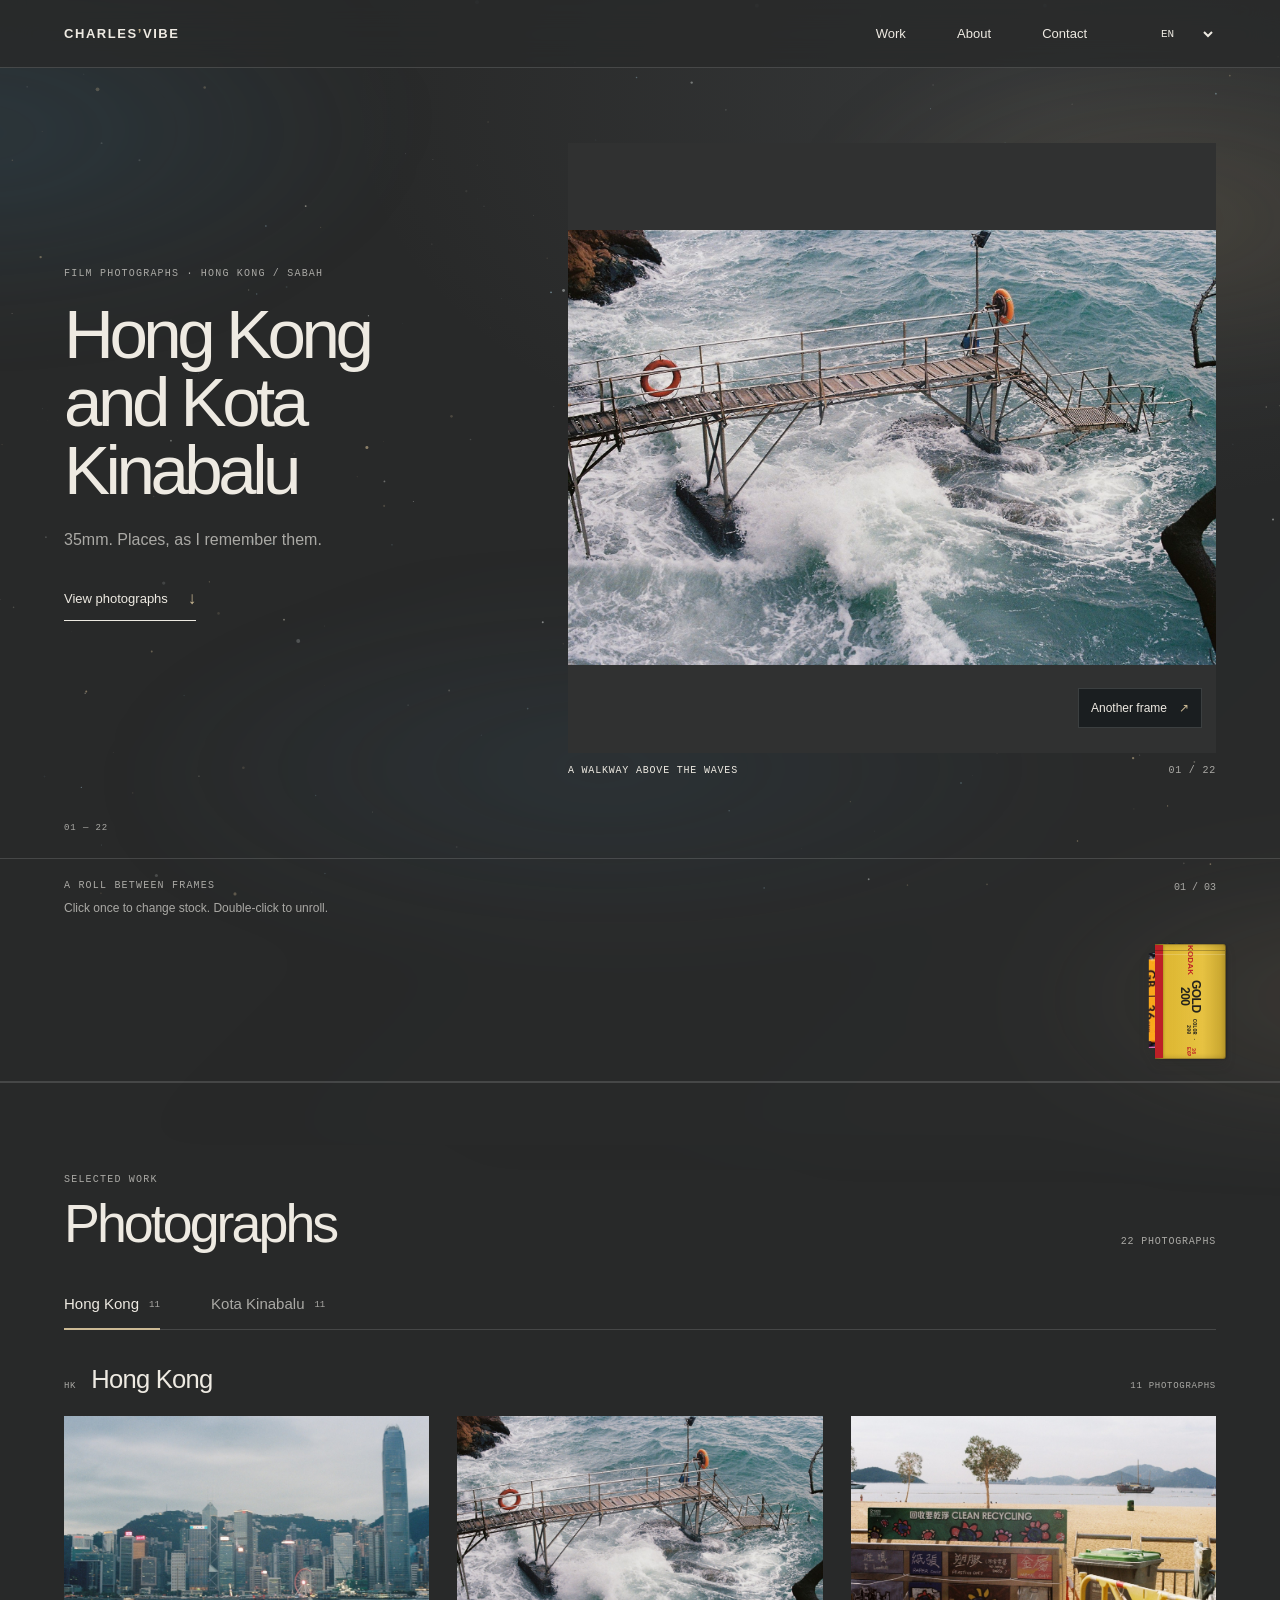
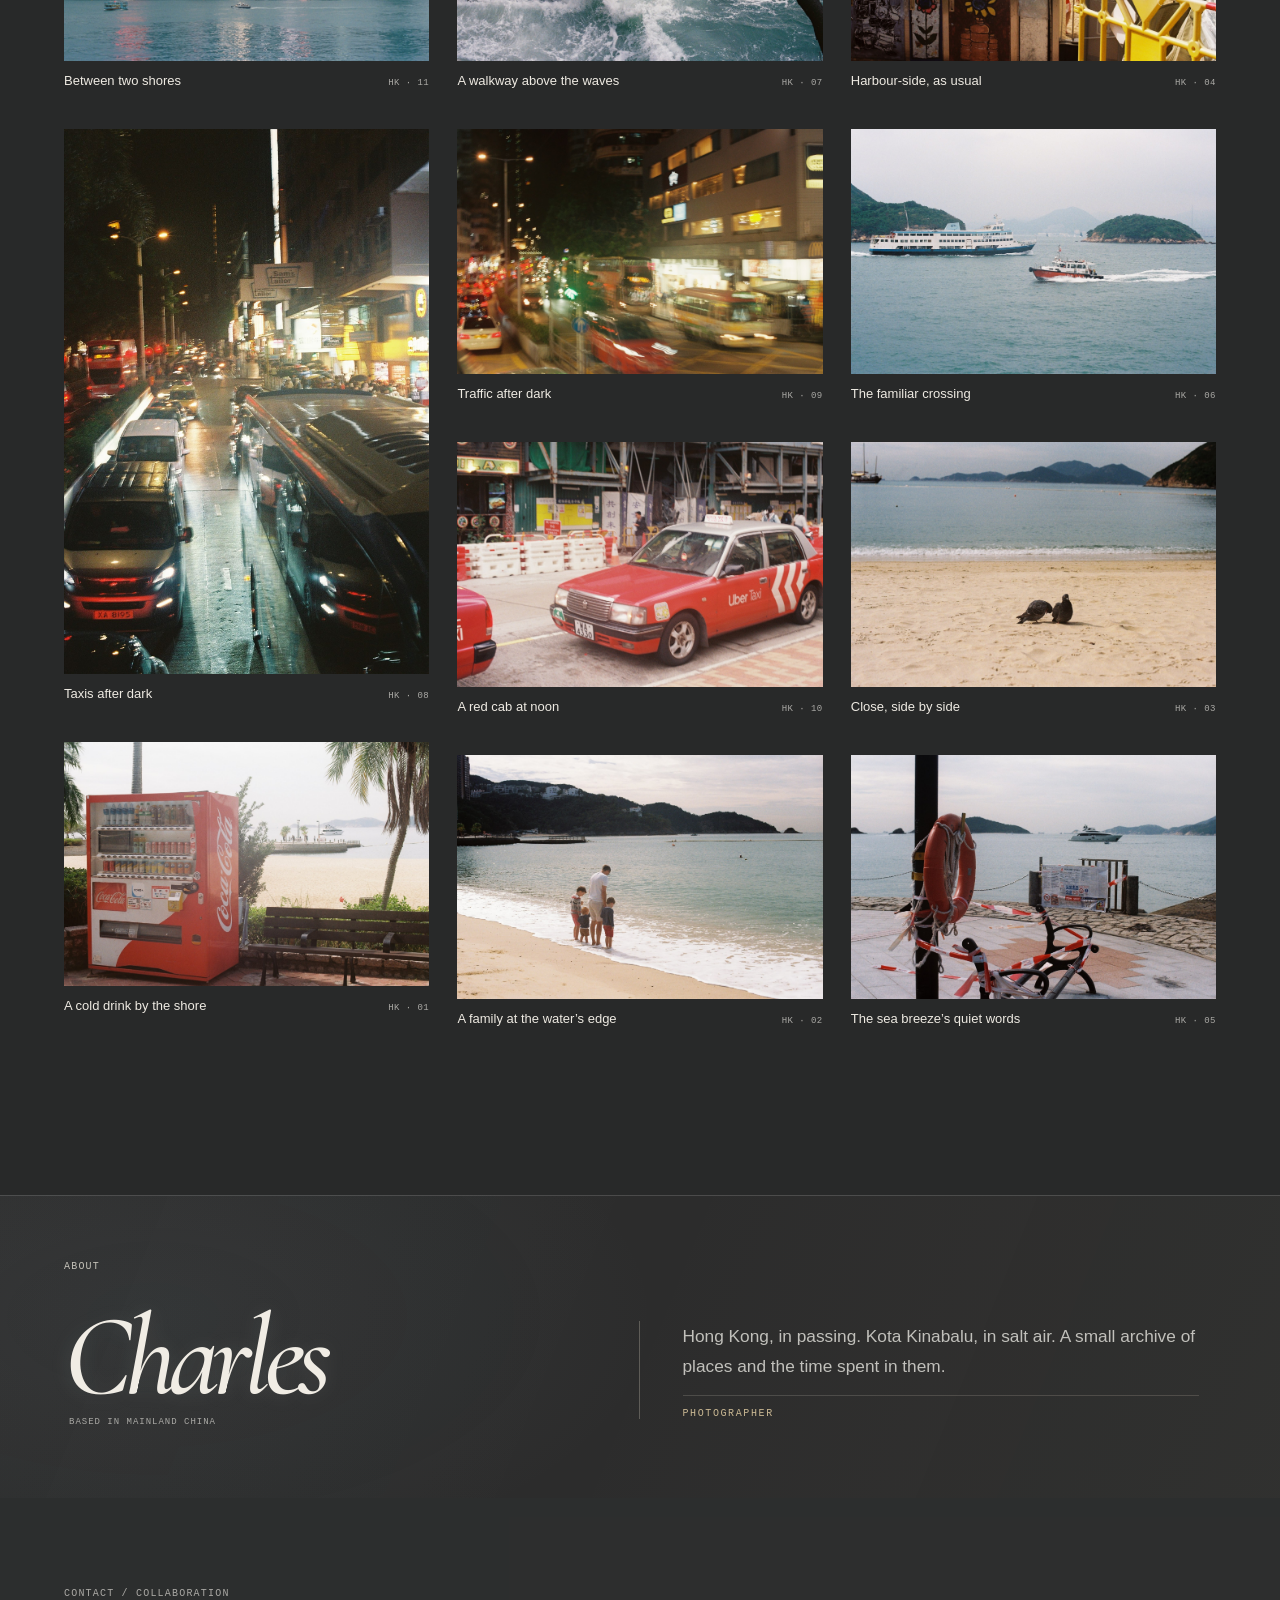
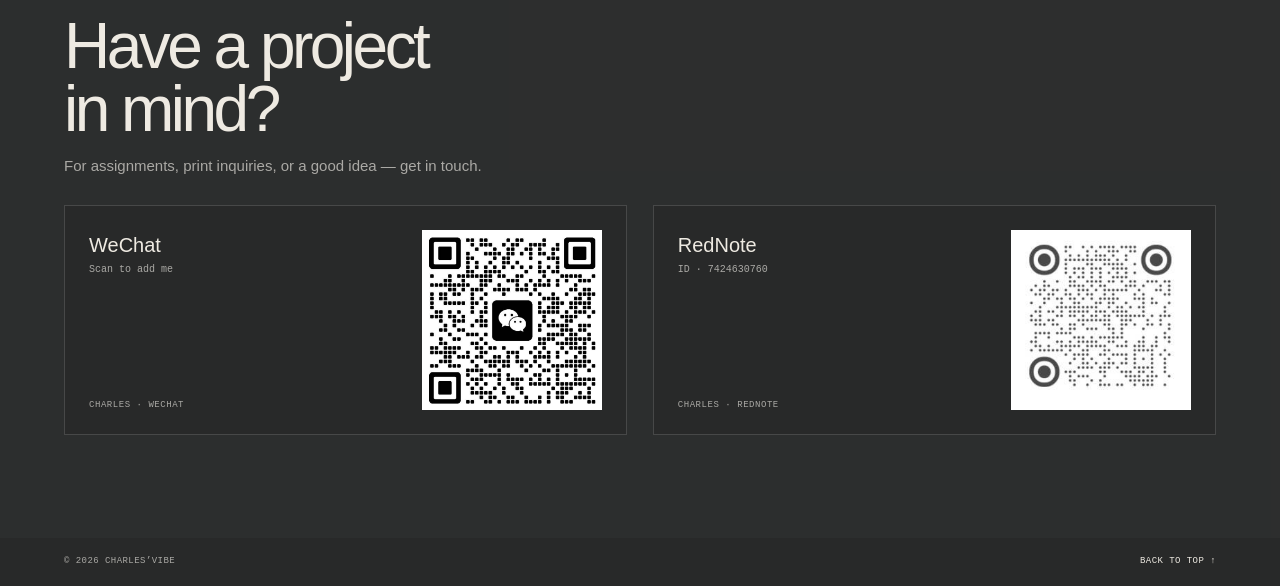
==== index.html @ e8060608 "Add files via upload" ====
<!doctype html>
<html lang="en">
  <head>
    <meta charset="UTF-8" />
    <meta name="viewport" content="width=device-width, initial-scale=1.0" />
    <meta name="theme-color" content="#111416" />
    <meta name="description" content="Charles'Vibe — photographs from Hong Kong and Kota Kinabalu." />
    <title>Charles'Vibe — Photography</title>
    <link rel="preconnect" href="https://fonts.googleapis.com" />
    <link rel="preconnect" href="https://fonts.gstatic.com" crossorigin />
    <link href="https://fonts.googleapis.com/css2?family=Cormorant+Garamond:ital,wght@1,500;1,600&display=swap" rel="stylesheet" />
    <script>document.documentElement.classList.add('js');</script>
    <link rel="stylesheet" href="styles.css" />
  </head>
  <body>
    <canvas class="starfield" id="starfield" aria-hidden="true"></canvas>
    <header class="site-header">
      <a class="brand" href="#top">CHARLES<span>’</span>VIBE</a>
      <nav class="main-nav" aria-label="Primary navigation" data-label-aria="navLabel">
        <a href="#work" data-label="navWork">Work</a>
        <a href="#about" data-label="navAbout">About</a>
        <a href="#contact" data-label="navContact">Contact</a>
      </nav>
      <div class="header-tools">
        <label class="language-control"><span class="visually-hidden" data-label="languageLabel">Language</span><select class="language-toggle" aria-label="Language"><option value="en">EN</option><option value="zh">中文</option><option value="ja">日本語</option><option value="ko">한국어</option></select></label>
        <button class="menu-toggle" type="button" aria-label="Open navigation" data-label-aria="menuLabel"><span></span><span></span></button>
      </div>
    </header>

    <main id="top">
      <section class="hero" aria-labelledby="hero-title">
        <div class="hero-copy">
          <p class="eyebrow" data-label="heroEyebrow">Film photographs · Hong Kong / Sabah</p>
          <h1 id="hero-title" data-label="heroTitle">Hong Kong<br />and Kota Kinabalu</h1>
          <p class="hero-note" data-label="heroNote">35mm. Places, as I remember them.</p>
          <a class="text-link" href="#work"><span data-label="viewWork">View photographs</span><span aria-hidden="true">↓</span></a>
        </div>
        <figure class="hero-frame">
          <div class="hero-image photo-frame">
            <img src="assets/collections/kota-kinabalu/kota-(22).jpg" alt="" fetchpriority="high" />
          </div>
          <figcaption class="hero-caption"><span class="hero-caption-title">Kota Kinabalu</span><span class="hero-caption-count">01 / 22</span></figcaption>
          <button class="hero-shuffle" type="button" aria-label="Show another photograph" data-label-aria="shuffleAria"><span data-label="shuffleFrame">Another frame</span><span aria-hidden="true">↗</span></button>
        </figure>
        <div class="hero-index" aria-hidden="true">01 — 22</div>
      </section>

      <section class="film-display section-pad" id="film-display" data-stock="gold200" aria-label="Film selector" data-label-aria="filmAria">
        <div class="film-display-heading">
          <div>
            <p class="eyebrow" data-label="filmEyebrow">A roll between frames</p>
            <p class="film-hint" data-label="filmHint">Click once to change stock. Double-click to unroll.</p>
          </div>
          <span class="film-stock-count" id="film-stock-count">01 / 03</span>
        </div>
        <div class="film-mechanism" id="film-mechanism">
          <div class="film-ribbon-stage" id="film-unroll" aria-hidden="true">
            <svg class="film-ribbon" viewBox="0 0 1800 190" preserveAspectRatio="none" role="img" aria-label="A straight strip of dark brown 35mm color-negative film">
              <defs>
                <linearGradient id="negative-tone" x1="0" y1="0" x2="0" y2="1"><stop offset="0" stop-color="#542c1c"/><stop offset=".16" stop-color="#75442b"/><stop offset=".5" stop-color="#8a5535"/><stop offset=".84" stop-color="#70412b"/><stop offset="1" stop-color="#4b281b"/></linearGradient>
                <linearGradient id="negative-frame" x1="0" y1="0" x2="1" y2="1"><stop offset="0" stop-color="#a3693e"/><stop offset=".5" stop-color="#895333"/><stop offset="1" stop-color="#71432c"/></linearGradient>
                <pattern id="sprocket-holes" width="36" height="190" patternUnits="userSpaceOnUse"><rect x="8" y="6" width="18" height="17" rx="2" fill="#d8b79a"/><rect x="8" y="167" width="18" height="17" rx="2" fill="#d8b79a"/></pattern>
                <clipPath id="negative-shape"><path d="M88 4 H1766 Q1796 4 1796 34 V156 Q1796 186 1766 186 H34 Q4 186 4 156 V64 C4 52 8 43 20 35 C34 26 50 15 64 9 C72 5 78 4 88 4 Z"/></clipPath>
              </defs>
              <g class="ribbon-art" clip-path="url(#negative-shape)">
                <rect class="negative-base" x="0" y="0" width="1800" height="190"/>
                <rect class="negative-frames" x="0" y="0" width="1800" height="190" fill="url(#sprocket-holes)"/>
                <g class="frame-windows"><rect x="110" y="31" width="165" height="128"/><rect x="320" y="31" width="165" height="128"/><rect x="530" y="31" width="165" height="128"/><rect x="740" y="31" width="165" height="128"/><rect x="950" y="31" width="165" height="128"/><rect x="1160" y="31" width="165" height="128"/><rect x="1370" y="31" width="165" height="128"/><rect x="1580" y="31" width="165" height="128"/></g>
                <g class="film-watermarks"><text class="watermark-one" x="402" y="99">CHARLES’VIBE</text><text class="watermark-two" x="1032" y="99">CHARLES’VIBE</text><text class="watermark-three" x="1662" y="99">CHARLES’VIBE</text></g>
              </g>
            </svg>
          </div>
          <button class="film-cartridge" id="film-control" type="button" aria-expanded="false" aria-label="Change film stock or double-click to unroll">
            <img class="canister-photo" src="assets/kodak-canister-isolated.png" alt="" draggable="false" />
            <span class="canister-stock-label"><span class="cartridge-brand" id="cartridge-brand">KODAK</span><strong id="cartridge-stock">GOLD 200</strong><small id="cartridge-detail">COLOR · 200</small><span class="cartridge-exp" id="cartridge-exp">36 EXP</span></span>
          </button>
          <span class="visually-hidden" id="film-status" aria-live="polite"></span>
        </div>
      </section>

      <section class="work-section section-pad" id="work" aria-label="Selected photographs" data-label-aria="workAria">
        <div class="work-heading">
          <div><p class="eyebrow" data-label="workEyebrow">Selected work</p><h2 data-label="workTitle">Photographs</h2></div>
          <p class="work-total" data-label="selectedCount">22 photographs</p>
        </div>
        <div class="collection-tabs" role="tablist" aria-label="Photo collections" data-label-aria="collectionAria">
          <button class="collection-tab is-active" type="button" role="tab" aria-selected="true" data-collection="hong-kong"><span data-label="hongKong">Hong Kong</span><span class="tab-count">11</span></button>
          <button class="collection-tab" type="button" role="tab" aria-selected="false" data-collection="kota-kinabalu"><span data-label="kotaKinabalu">Kota Kinabalu</span><span class="tab-count">11</span></button>
        </div>
        <div class="collection-heading"><span id="collection-code">HK</span><h3 id="collection-title">Hong Kong</h3><span id="collection-count">11 photographs</span></div>
        <div class="gallery-grid" id="gallery-grid"></div>
      </section>

      <section class="about-section section-pad" id="about">
        <p class="eyebrow" data-label="aboutEyebrow">About</p>
        <div class="about-grid"><div class="about-identity"><h2>Charles</h2><p class="about-location" data-label="aboutLocation">Based in mainland China</p></div><div class="about-copy"><p data-label="aboutCopy">Hong Kong, in passing. Kota Kinabalu, in salt air. A small archive of places and the time spent in them.</p><p class="about-role" data-label="aboutTitle">Photographer</p></div></div>
      </section>

      <section class="contact-section section-pad" id="contact">
        <div class="contact-heading"><p class="eyebrow" data-label="contactLabel">Contact / Collaboration</p><h2 data-label="contactTitle">Have a project<br />in mind?</h2><p data-label="contactIntro">For assignments, print inquiries, or a good idea — get in touch.</p></div>
        <div class="contact-cards">
          <a class="contact-card" href="assets/contact/wechat-qr.png" target="_blank" rel="noreferrer" aria-label="Open WeChat QR code" data-label-aria="wechatAria">
            <span class="contact-card-head"><strong>WeChat</strong><span data-label="wechatHint">Scan to add me</span></span>
            <img src="assets/contact/wechat-qr.png" alt="WeChat friend QR code for Charles" />
            <span class="contact-card-foot">CHARLES · WECHAT</span>
          </a>
          <a class="contact-card" href="assets/contact/rednote-qr.png" target="_blank" rel="noreferrer" aria-label="Open RedNote QR code" data-label-aria="rednoteAria">
            <span class="contact-card-head"><strong>RedNote</strong><span data-label="rednoteHint">ID · 7424630760</span></span>
            <img src="assets/contact/rednote-qr.png" alt="RedNote profile QR code for Charles" />
            <span class="contact-card-foot">CHARLES · REDNOTE</span>
          </a>
        </div>
      </section>
    </main>

    <footer class="site-footer section-pad"><span>© 2026 Charles’Vibe</span><a href="#top" data-label="backTop">Back to top ↑</a></footer>

    <div class="lightbox" id="lightbox" aria-hidden="true"><button class="lightbox-close" type="button" aria-label="Close image viewer" data-label-aria="closeAria">×</button><button class="lightbox-prev" type="button" aria-label="Previous image" data-label-aria="previousAria">←</button><div class="lightbox-content"><img src="assets/collections/hong-kong/hk1-000021.jpg" alt="" /><div class="lightbox-caption"><span class="lightbox-count"></span><span class="lightbox-title"></span></div></div><button class="lightbox-next" type="button" aria-label="Next image" data-label-aria="nextAria">→</button></div>
    <script src="content.js"></script>
    <script src="app.js"></script>
  </body>
</html>
---- styles.css ----
:root {
  color-scheme: dark;
  --paper: #101316;
  --ink: #eeeae2;
  --muted: #aaa9a5;
  --line: rgba(207, 211, 210, .18);
  --accent: #cbb994;
  --scene-bg: #101316;
  --scene-panel: #191c20;
  --scene-glow: rgba(142 154 164 / .13);
  --gutter: clamp(22px, 5vw, 76px);
  --sans: "Helvetica Neue", Helvetica, Arial, sans-serif;
  --mono: "SFMono-Regular", Consolas, monospace;
}

@property --scene-glow { syntax: "<color>"; inherits: true; initial-value: rgba(110, 125, 132, .12); }

* { box-sizing: border-box; }
html { scroll-behavior: smooth; scroll-padding-top: 82px; }
body { margin: 0; background-color: var(--scene-bg); background-image: radial-gradient(ellipse 76% 62% at 82% 12%, var(--scene-glow), transparent 72%); background-attachment: fixed; color: var(--ink); font: 16px/1.5 var(--sans); -webkit-font-smoothing: antialiased; transition: background-color .95s ease, --scene-glow 1.1s ease; }
body::before { content: ""; position: fixed; z-index: 0; inset: -30%; pointer-events: none; opacity: .76; background: radial-gradient(ellipse 28% 18% at 18% 28%, rgba(54,116,148,.24), transparent 74%), radial-gradient(ellipse 25% 17% at 76% 34%, rgba(186,157,111,.2), transparent 72%), radial-gradient(ellipse 32% 16% at 48% 72%, rgba(63,103,129,.2), transparent 76%), radial-gradient(ellipse 22% 14% at 84% 88%, rgba(178,151,111,.17), transparent 74%), linear-gradient(135deg, rgba(255,255,255,.018), transparent 40%, rgba(189,202,205,.025)); filter: blur(38px); animation: ambient-ribbons 20s ease-in-out infinite alternate; }
body > * { position: relative; z-index: 1; }
.starfield { position: fixed; z-index: 0; inset: 0; width: 100%; height: 100%; pointer-events: none; opacity: .8; }
@keyframes ambient-ribbons { 0% { transform: translate3d(-3%, -2%, 0) rotate(-4deg) scale(1); } 50% { transform: translate3d(3%, 2%, 0) rotate(3deg) scale(1.08); } 100% { transform: translate3d(-1%, 4%, 0) rotate(-2deg) scale(1.03); } }
body.modal-open, body.nav-open { overflow: hidden; }
a { color: inherit; text-decoration: none; }
button { color: inherit; font: inherit; }
img { display: block; max-width: 100%; }
.section-pad { padding-left: var(--gutter); padding-right: var(--gutter); }

.site-header { height: 68px; padding: 0 var(--gutter); display: flex; align-items: center; justify-content: space-between; border-bottom: 1px solid var(--line); position: relative; z-index: 10; background: color-mix(in srgb, var(--scene-bg) 78%, transparent); backdrop-filter: blur(16px); transition: background-color .95s ease, border-color .6s ease; }
.brand { font-size: 13px; font-weight: 700; letter-spacing: .12em; }
.brand span { color: var(--accent); }
.main-nav { display: flex; gap: clamp(24px, 4vw, 60px); margin-left: auto; margin-right: clamp(28px, 5vw, 76px); font-size: 13px; }
.main-nav a, .language-toggle { transition: color .2s ease; }
.main-nav a:hover, .language-toggle:hover { color: var(--accent); }
.header-tools { display: flex; align-items: center; gap: 20px; }
.language-control { display: inline-flex; align-items: center; }
.visually-hidden { position: absolute; width: 1px; height: 1px; padding: 0; margin: -1px; overflow: hidden; clip: rect(0, 0, 0, 0); white-space: nowrap; border: 0; }
.language-toggle, .menu-toggle { border: 0; padding: 6px; background: none; cursor: pointer; }
.language-toggle { color: inherit; font: 11px var(--mono); }
.menu-toggle { display: none; gap: 5px; flex-direction: column; }
.menu-toggle span { width: 22px; height: 1px; background: currentColor; }

.hero { min-height: min(790px, calc(100svh - 68px)); display: grid; grid-template-columns: minmax(290px, .78fr) minmax(0, 1.22fr); align-items: center; gap: clamp(34px, 7vw, 110px); padding: 42px var(--gutter) 50px; position: relative; }
.hero-copy { max-width: 540px; padding-bottom: 30px; }
.eyebrow { margin: 0 0 20px; color: var(--muted); font: 10px/1.4 var(--mono); letter-spacing: .12em; text-transform: uppercase; }
.hero h1 { max-width: 600px; margin: 0 0 24px; font-size: clamp(42px, 5.4vw, 78px); font-weight: 500; line-height: .98; letter-spacing: -.065em; }
.hero-note { margin: 0 0 34px; color: var(--muted); font-size: 16px; }
.text-link { display: inline-flex; align-items: center; gap: 20px; padding: 0 0 8px; border-bottom: 1px solid var(--ink); font-size: 13px; }
.text-link span:last-child { color: var(--accent); font-size: 17px; transition: transform .2s ease; }
.text-link:hover span:last-child { transform: translateY(3px); }
.hero-frame { min-width: 0; margin: 0; position: relative; }
.hero-image { width: 100%; height: min(68svh, 610px); min-height: 380px; display: grid; place-items: center; position: relative; overflow: hidden; background: var(--scene-panel); transition: background-color .78s ease-in-out; }
.hero-image::after { content: ""; position: absolute; inset: -20% -65%; background: linear-gradient(108deg, transparent 46%, rgba(229,215,185,.025) 49%, rgba(238,228,204,.12) 50%, rgba(229,215,185,.025) 51%, transparent 54%); mix-blend-mode: screen; pointer-events: none; transform: translateX(-90%); animation: frame-glint 7s linear infinite; }
.hero-frame.is-transitioning .hero-image { background-color: #080a0b; }
.hero-image img { width: 100%; height: 100%; object-fit: contain; opacity: 1; transition: opacity .68s ease-in-out; }
.hero-image img.is-changing { opacity: 0; }
@keyframes frame-glint { 0% { transform: translateX(-90%); opacity: 0; } 10% { opacity: .38; } 90% { opacity: .38; } 100% { transform: translateX(90%); opacity: 0; } }
.hero-caption { display: flex; justify-content: space-between; gap: 12px; padding-top: 12px; color: var(--muted); font: 10px var(--mono); letter-spacing: .08em; text-transform: uppercase; }
.hero-caption-title { color: var(--ink); }
.hero-shuffle { position: absolute; z-index: 2; right: 14px; bottom: 48px; display: inline-flex; gap: 12px; align-items: center; border: 1px solid var(--line); padding: 10px 12px; background: rgba(25,29,31,.94); color: var(--ink); font-size: 12px; cursor: pointer; transition: background .2s ease, border-color .2s ease; }
.hero-shuffle:hover { background: #24292a; border-color: var(--accent); }
.hero-shuffle span:last-child { color: var(--accent); }
.hero-index { position: absolute; left: var(--gutter); bottom: 25px; color: var(--muted); font: 9px var(--mono); letter-spacing: .1em; }
.js .hero-copy { animation: copy-in .65s .08s both; }
.js .hero-frame { animation: photo-in .8s .12s both; }
@keyframes copy-in { from { opacity: 0; transform: translateY(12px); } to { opacity: 1; transform: translateY(0); } }
@keyframes photo-in { from { opacity: .5; } to { opacity: 1; } }

.film-display { --stock-color: #c9ba45; --stock-ink: #24231d; --stock-accent: #bd2026; display: grid; grid-template-columns: minmax(0, 1fr); align-items: start; gap: 8px; padding-top: 20px; padding-bottom: 20px; border-top: 1px solid var(--line); border-bottom: 1px solid var(--line); }
.film-display-heading { display: flex; align-items: start; justify-content: space-between; gap: 18px; }
.film-display-heading .eyebrow { margin-bottom: 6px; }
.film-hint { margin: 0; color: var(--muted); font-size: 12px; }
.film-stock-count { padding-top: 3px; color: var(--muted); font: 10px var(--mono); white-space: nowrap; }
.film-mechanism { min-height: 90px; display: flex; align-items: start; justify-content: end; position: relative; }
.film-cartridge { width: 105px; height: 136px; display: flex; flex-direction: column; align-items: stretch; position: relative; z-index: 2; flex: 0 0 auto; padding: 0; overflow: visible; border: 0; background: transparent; color: var(--stock-ink); cursor: pointer; filter: drop-shadow(0 6px 5px rgba(32,33,31,.15)); transition: transform .25s ease, filter .25s ease; }
.film-cartridge:hover { transform: translateY(-2px); filter: drop-shadow(0 9px 7px rgba(32,33,31,.2)); }
.film-cartridge:focus-visible { outline: 2px solid var(--accent); outline-offset: 4px; }
.film-cartridge { width: 105px; height: 136px; }
.canister-photo { width: 131px; height: 136px; position: absolute; inset: 0 auto auto -13px; object-fit: contain; pointer-events: none; transition: filter .24s ease; }
.canister-stock-label { width: auto; height: 115px; display: flex; flex-direction: row; align-items: center; justify-content: center; gap: 3px; position: absolute; z-index: 1; top: 19px; right: -10px; left: 44px; overflow: hidden; border: 1px solid rgba(28,25,20,.34); border-left: 0; border-radius: 0 3px 3px 0; background: linear-gradient(90deg, rgba(28,25,20,.34), rgba(28,25,20,.04) 12%, rgba(255,255,255,.08) 68%, rgba(28,25,20,.16)), var(--stock-color); color: var(--stock-ink); writing-mode: vertical-rl; text-align: center; box-shadow: inset 0 0 5px rgba(30,25,18,.2), 1px 0 2px rgba(0,0,0,.2); transition: background-color .24s ease, color .24s ease; }
.canister-stock-label::before { content: ""; width: 8px; position: absolute; inset: 0 auto 0 0; background: var(--stock-accent); box-shadow: 1px 0 2px rgba(0,0,0,.18); }
.canister-stock-label::after { content: ""; height: 3px; position: absolute; inset: 5px 0 auto; border-top: 1px solid rgba(25,22,17,.28); border-bottom: 1px solid rgba(255,255,255,.18); }
.cartridge-brand { color: var(--stock-accent); font: 800 8px/1 var(--sans); letter-spacing: .02em; }
.canister-stock-label strong { max-width: 92px; font: 900 12px/.95 var(--sans); letter-spacing: -.045em; }
.canister-stock-label small { font: 600 5px/1.1 var(--mono); letter-spacing: .025em; }
.cartridge-exp { color: var(--stock-accent); font: 800 5px/1 var(--mono); letter-spacing: .03em; }
.film-display[data-stock="ultramax400"] .canister-stock-label { border-color: rgba(255,255,255,.26); }
.film-display[data-stock="5294"] .canister-stock-label { background-image: linear-gradient(90deg, rgba(28,25,20,.24), rgba(255,255,255,.18) 40%, rgba(28,25,20,.12)); }
.film-display[data-stock="ultramax400"] .canister-photo { filter: saturate(.68) contrast(1.08) brightness(.94); }
.film-display[data-stock="5294"] .canister-photo { filter: saturate(.62) hue-rotate(7deg) brightness(1.02); }
.film-ribbon-stage { min-width: 0; width: calc(100% - 55px); height: 0; position: absolute; z-index: 1; left: 0; right: 55px; top: 50%; overflow: hidden; opacity: 0; transform: translateY(-50%); transform-origin: right center; transition: height .18s ease, opacity .25s ease; }
.film-ribbon { width: 100%; height: 100%; display: block; }
.negative-base { fill: url(#negative-tone); stroke: #3b2119; stroke-width: 2; }
.negative-frames rect { fill: none; }
.frame-windows rect { fill: url(#negative-frame); stroke: #4d2b1d; stroke-width: 3; }
.film-watermarks { fill: #34241d; font-size: 13px; text-anchor: middle; opacity: .82; }
.watermark-one { font-family: var(--mono); font-weight: 700; letter-spacing: 1px; }
.watermark-two { font-family: Georgia,serif; font-style: italic; font-size: 16px; }
.watermark-three { font-family: var(--sans); font-weight: 800; letter-spacing: 1px; }
.film-display.is-open .film-ribbon-stage { height: clamp(30px, 7.2vw, 136px); opacity: 1; }
.film-display.is-open .film-mechanism { min-height: clamp(140px, 13vw, 155px); }
.film-display.is-open[data-ribbon="1"] .ribbon-art { animation: straight-feed-one .48s cubic-bezier(.18,.82,.22,1) both; }
.film-display.is-open[data-ribbon="2"] .ribbon-art { animation: straight-feed-two .56s cubic-bezier(.16,.84,.25,1) both; }
.film-display.is-open[data-ribbon="3"] .ribbon-art { animation: straight-feed-three .5s cubic-bezier(.22,.68,.25,1) both; }
.film-display.is-closing[data-ribbon="1"] .ribbon-art { animation: straight-feed-one .38s ease-in reverse both !important; }
.film-display.is-closing[data-ribbon="2"] .ribbon-art { animation: straight-feed-two .38s ease-in reverse both !important; }
.film-display.is-closing[data-ribbon="3"] .ribbon-art { animation: straight-feed-three .38s ease-in reverse both !important; }
@keyframes straight-feed-one { from { clip-path: inset(0 0 0 100%); } to { clip-path: inset(0); } }
@keyframes straight-feed-two { from { clip-path: inset(0 0 0 100%); transform: translateX(18px); } to { clip-path: inset(0); transform: translateX(0); } }
@keyframes straight-feed-three { from { clip-path: inset(0 0 0 100%); opacity: .55; } 84% { clip-path: inset(0); opacity: 1; } to { clip-path: inset(0); opacity: 1; } }
@media (max-width: 650px) { .film-display { gap: 8px; padding-top: 19px; padding-bottom: 12px; } .film-display-heading { align-items: center; } .film-mechanism { min-height: 83px; } .film-display.is-open .film-mechanism { min-height: 118px; } .film-cartridge { transform: scale(.85); transform-origin: right top; } .film-ribbon-stage { width: calc(100% - 47px); right: 47px; } .film-display.is-open .film-ribbon-stage { height: clamp(26px, 7.2vw, 46px); } .film-watermarks { font-size: 11px; } .watermark-two { font-size: 13px; } }

.work-section { padding-top: clamp(54px, 7vw, 92px); padding-bottom: clamp(76px, 10vw, 132px); border-top: 1px solid var(--line); }
.work-heading { display: flex; justify-content: space-between; align-items: end; gap: 20px; margin-bottom: 28px; }
.work-heading .eyebrow { margin-bottom: 10px; }
.work-heading h2 { margin: 0; font-size: clamp(34px, 4.2vw, 58px); line-height: 1; font-weight: 500; letter-spacing: -.055em; }
.work-total { margin: 0 0 3px; color: var(--muted); font: 10px var(--mono); letter-spacing: .08em; text-transform: uppercase; }
.collection-tabs { display: flex; gap: clamp(22px, 4vw, 58px); align-items: center; margin-bottom: 30px; border-bottom: 1px solid var(--line); }
.collection-tab { display: inline-flex; align-items: center; gap: 10px; position: relative; padding: 15px 0 13px; border: 0; background: none; color: var(--muted); font-size: 15px; cursor: pointer; transition: color .2s ease; }
.collection-tab:hover, .collection-tab.is-active { color: var(--ink); }
.collection-tab.is-active::after { content: ""; position: absolute; inset: auto 0 -1px; height: 2px; background: var(--accent); }
.tab-count { color: var(--muted); font: 9px var(--mono); }
.collection-heading { display: flex; align-items: baseline; gap: 15px; margin-bottom: 18px; }
.collection-heading > span:first-child { color: var(--muted); font: 9px var(--mono); letter-spacing: .08em; }
.collection-heading h3 { margin: 0; font-size: clamp(21px, 2vw, 27px); font-weight: 500; letter-spacing: -.03em; }
.collection-heading > span:last-child { margin-left: auto; color: var(--muted); font: 9px var(--mono); text-transform: uppercase; letter-spacing: .08em; }
.gallery-grid { columns: 3 270px; column-gap: clamp(14px, 2.2vw, 30px); opacity: 1; transform: translateY(0); transition: opacity .28s ease, transform .38s cubic-bezier(.2,.7,.2,1); }
.gallery-grid.is-refreshing { opacity: .12; transform: translateY(8px); }
.gallery-card { display: inline-block; width: 100%; padding: 0; margin: 0 0 clamp(24px, 3vw, 40px); border: 0; background: none; text-align: left; cursor: zoom-in; break-inside: avoid; animation: card-in .4s both; animation-delay: calc(var(--card-index, 0) * 25ms); }
@keyframes card-in { from { opacity: 0; transform: translateY(8px); } to { opacity: 1; transform: translateY(0); } }
.gallery-card .card-image { display: block; position: relative; overflow: hidden; background: #242729; }
.gallery-card .card-image::after { content: ""; position: absolute; inset: 0; background: linear-gradient(180deg, transparent 58%, rgba(20,21,19,.17)); opacity: 0; transition: opacity .38s ease; pointer-events: none; }
.gallery-card img { width: 100%; height: auto; object-fit: contain; transform: scale(1); transition: transform .68s cubic-bezier(.16,1,.3,1), filter .45s ease; }
.gallery-card:hover img, .gallery-card:focus-visible img { transform: scale(1.055); filter: contrast(1.04) saturate(1.035) brightness(.94); }
.gallery-card:hover .card-image::after, .gallery-card:focus-visible .card-image::after { opacity: 1; }
.gallery-card:focus-visible .card-image { outline: 2px solid var(--accent); outline-offset: 3px; }
.gallery-card .card-caption { display: flex; align-items: baseline; justify-content: space-between; gap: 10px; padding-top: 10px; transition: transform .35s cubic-bezier(.2,.7,.2,1), color .25s ease; }
.gallery-card:hover .card-caption, .gallery-card:focus-visible .card-caption { transform: translateY(-2px); color: var(--accent); }
.gallery-card strong { font-size: 13px; font-weight: 500; }
.gallery-card small { flex: 0 0 auto; color: var(--muted); font: 9px var(--mono); letter-spacing: .05em; }

.about-section { padding-top: clamp(40px, 5vw, 66px); padding-bottom: clamp(44px, 5.5vw, 72px); border-top: 1px solid var(--line); background: radial-gradient(ellipse 55% 120% at 12% 40%, rgba(116,137,150,.075), transparent 72%), linear-gradient(112deg, rgba(206,211,208,.025), transparent 48%, rgba(187,163,125,.035)), color-mix(in srgb, var(--scene-panel) 54%, transparent); transition: background-color .95s ease; }
.about-section > .eyebrow { margin-bottom: clamp(22px, 3vw, 38px); color: #c5c2b9; }
.about-grid { display: grid; grid-template-columns: minmax(250px, .82fr) minmax(0, 1fr); align-items: center; gap: clamp(36px, 8vw, 120px); }
.about-identity { display: flex; flex-direction: column; align-items: flex-start; }
.about-grid h2 { margin: 0; color: #f0ece4; font: italic 500 clamp(76px, 9vw, 126px)/.78 "Cormorant Garamond", "Bodoni 72", Didot, Georgia, serif; letter-spacing: -.065em; text-shadow: 0 1px 22px rgba(219,222,217,.12); }
.about-identity .about-location { margin: 15px 0 0 5px; color: var(--muted); font: 9px var(--mono); letter-spacing: .11em; text-transform: uppercase; }
.about-copy .about-role { margin: 0; padding-top: 12px; border-top: 1px solid rgba(202,196,181,.2); color: var(--accent); font: 10px var(--mono); letter-spacing: .16em; text-transform: uppercase; }
.about-copy { max-width: 560px; padding-left: clamp(20px, 3.3vw, 48px); border-left: 1px solid rgba(202,196,181,.32); color: #c1c0bb; font-size: clamp(16px, 1.35vw, 19px); line-height: 1.75; }
.about-copy p { margin: 0 0 14px; }

.contact-section { padding-top: clamp(54px, 7vw, 92px); padding-bottom: clamp(58px, 8vw, 108px); background: color-mix(in srgb, var(--scene-panel) 68%, transparent); transition: background-color .95s ease; }
.contact-heading { max-width: 720px; margin-bottom: 28px; }
.contact-heading .eyebrow { margin-bottom: 14px; }
.contact-heading h2 { margin: 0 0 14px; font-size: clamp(38px, 5vw, 66px); line-height: .98; font-weight: 500; letter-spacing: -.055em; }
.contact-heading > p:last-child { margin: 0; color: var(--muted); font-size: 15px; }
.contact-cards { display: grid; grid-template-columns: repeat(2, minmax(0, 1fr)); gap: clamp(14px, 2vw, 26px); }
.contact-card { min-width: 0; display: grid; grid-template-columns: 1fr minmax(110px, 180px); grid-template-rows: auto 1fr; align-items: start; gap: 16px 22px; padding: clamp(16px, 2vw, 24px); background: var(--scene-bg); border: 1px solid var(--line); transition: border-color .2s ease, transform .2s ease, background-color .95s ease; }
.contact-card:hover, .contact-card:focus-visible { border-color: var(--accent); transform: translateY(-2px); }
.contact-card:focus-visible, .collection-tab:focus-visible, .hero-shuffle:focus-visible { outline: 2px solid var(--accent); outline-offset: 3px; }
.contact-card-head { display: flex; flex-direction: column; gap: 4px; }
.contact-card-head strong { font-size: 20px; font-weight: 500; }
.contact-card-head > span { color: var(--muted); font: 10px var(--mono); }
.contact-card img { grid-column: 2; grid-row: 1 / span 2; width: 100%; aspect-ratio: 1; object-fit: contain; background: white; }
.contact-card-foot { align-self: end; color: var(--muted); font: 9px var(--mono); letter-spacing: .06em; }
.site-footer { display: flex; justify-content: space-between; gap: 18px; padding-top: 18px; padding-bottom: 20px; color: var(--muted); font: 9px var(--mono); letter-spacing: .05em; text-transform: uppercase; }
.site-footer a { color: var(--ink); }

.lightbox { position: fixed; inset: 0; z-index: 30; display: flex; align-items: center; justify-content: center; background: rgba(18,19,18,.97); opacity: 0; pointer-events: none; transition: opacity .2s ease; }
.lightbox.is-open { opacity: 1; pointer-events: auto; }
.lightbox-content { width: min(84vw, 1200px); height: 88vh; display: flex; flex-direction: column; justify-content: center; opacity: 0; transform: translateY(12px) scale(.975); transition: opacity .4s ease, transform .55s cubic-bezier(.16,1,.3,1); }
.lightbox.is-open .lightbox-content { opacity: 1; transform: translateY(0) scale(1); }
.lightbox-content img { width: 100%; height: calc(100% - 32px); object-fit: contain; opacity: 1; transform: scale(1); filter: blur(0); transition: opacity .24s ease, transform .42s cubic-bezier(.16,1,.3,1), filter .24s ease; }
.lightbox-content img.is-changing { opacity: 0; transform: scale(1.018); filter: blur(3px); }
.lightbox-caption { display: flex; justify-content: space-between; padding-top: 12px; color: var(--ink); font: 10px var(--mono); letter-spacing: .05em; }
.lightbox-close, .lightbox-prev, .lightbox-next { position: absolute; border: 0; background: none; color: var(--ink); cursor: pointer; }
.lightbox-close { top: 18px; right: 24px; font-size: 30px; font-weight: 300; }
.lightbox-prev, .lightbox-next { top: 50%; padding: 18px; transform: translateY(-50%); font: 21px var(--mono); }
.lightbox-prev { left: 16px; }
.lightbox-next { right: 16px; }
.lightbox button:hover { color: var(--accent); }

@media (max-width: 800px) {
  .hero { min-height: 0; grid-template-columns: 1fr; gap: 28px; padding-top: 45px; padding-bottom: 60px; }
  .hero-copy { max-width: 620px; padding-bottom: 0; }
  .hero h1 { font-size: clamp(42px, 9vw, 68px); }
  .hero-image { height: min(68svh, 600px); min-height: 300px; }
  .hero-index { bottom: 20px; }
  .gallery-grid { columns: 2 190px; column-gap: 16px; }
  .about-grid { grid-template-columns: 1fr; gap: 25px; }
  .about-copy { max-width: 500px; }
}
@media (max-width: 560px) {
  .site-header { height: 60px; }
  .main-nav { position: fixed; inset: 60px 0 auto; display: none; flex-direction: column; gap: 22px; margin: 0; padding: 26px var(--gutter) 30px; border-bottom: 1px solid var(--line); background: var(--paper); font-size: 18px; }
  .nav-open .main-nav { display: flex; }
  .menu-toggle { display: flex; }
  .hero { padding-top: 35px; gap: 22px; }
  .hero h1 { font-size: clamp(38px, 10vw, 56px); }
  .hero-note { font-size: 14px; }
  .hero-image { height: 57svh; min-height: 260px; }
  .hero-shuffle { right: 8px; bottom: 43px; padding: 8px 10px; font-size: 11px; }
  .work-heading { align-items: end; }
  .work-total { max-width: 90px; text-align: right; line-height: 1.5; }
  .collection-tabs { gap: 20px; margin-bottom: 24px; }
  .collection-tab { gap: 7px; font-size: 13px; }
  .collection-heading { gap: 8px; }
  .collection-heading > span:first-child { display: none; }
  .gallery-grid { columns: 2; column-gap: 12px; }
  .gallery-card { margin-bottom: 24px; }
  .gallery-card .card-caption { display: block; padding-top: 7px; }
  .gallery-card strong { display: block; font-size: 12px; }
  .gallery-card small { display: block; padding-top: 3px; font-size: 8px; }
  .contact-cards { grid-template-columns: 1fr; }
  .contact-card { grid-template-columns: 1fr 120px; }
  .lightbox-content { width: 90vw; height: 78vh; }
  .lightbox-prev { left: 0; }
  .lightbox-next { right: 0; }
}
@media (prefers-reduced-motion: reduce) {
  *, *::before, *::after { scroll-behavior: auto !important; animation-duration: .01ms !important; animation-iteration-count: 1 !important; transition-duration: .01ms !important; }
}
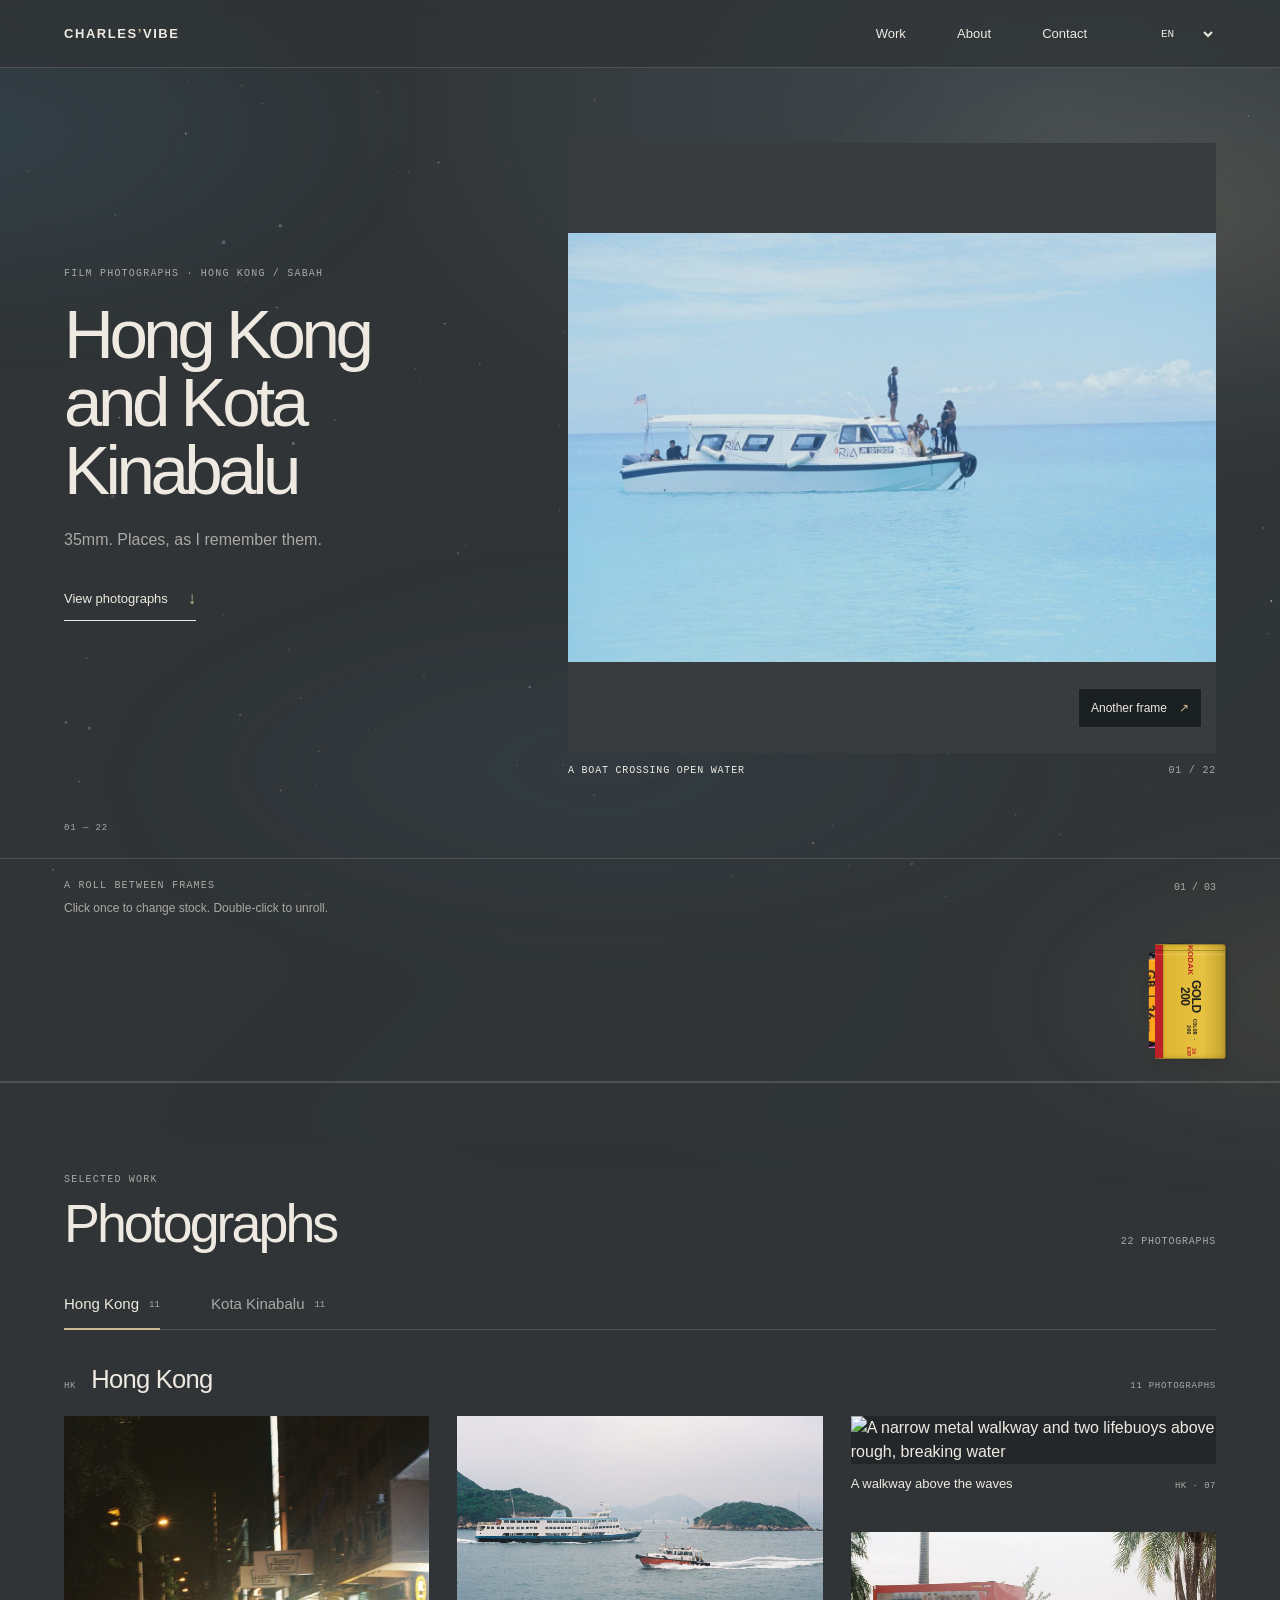
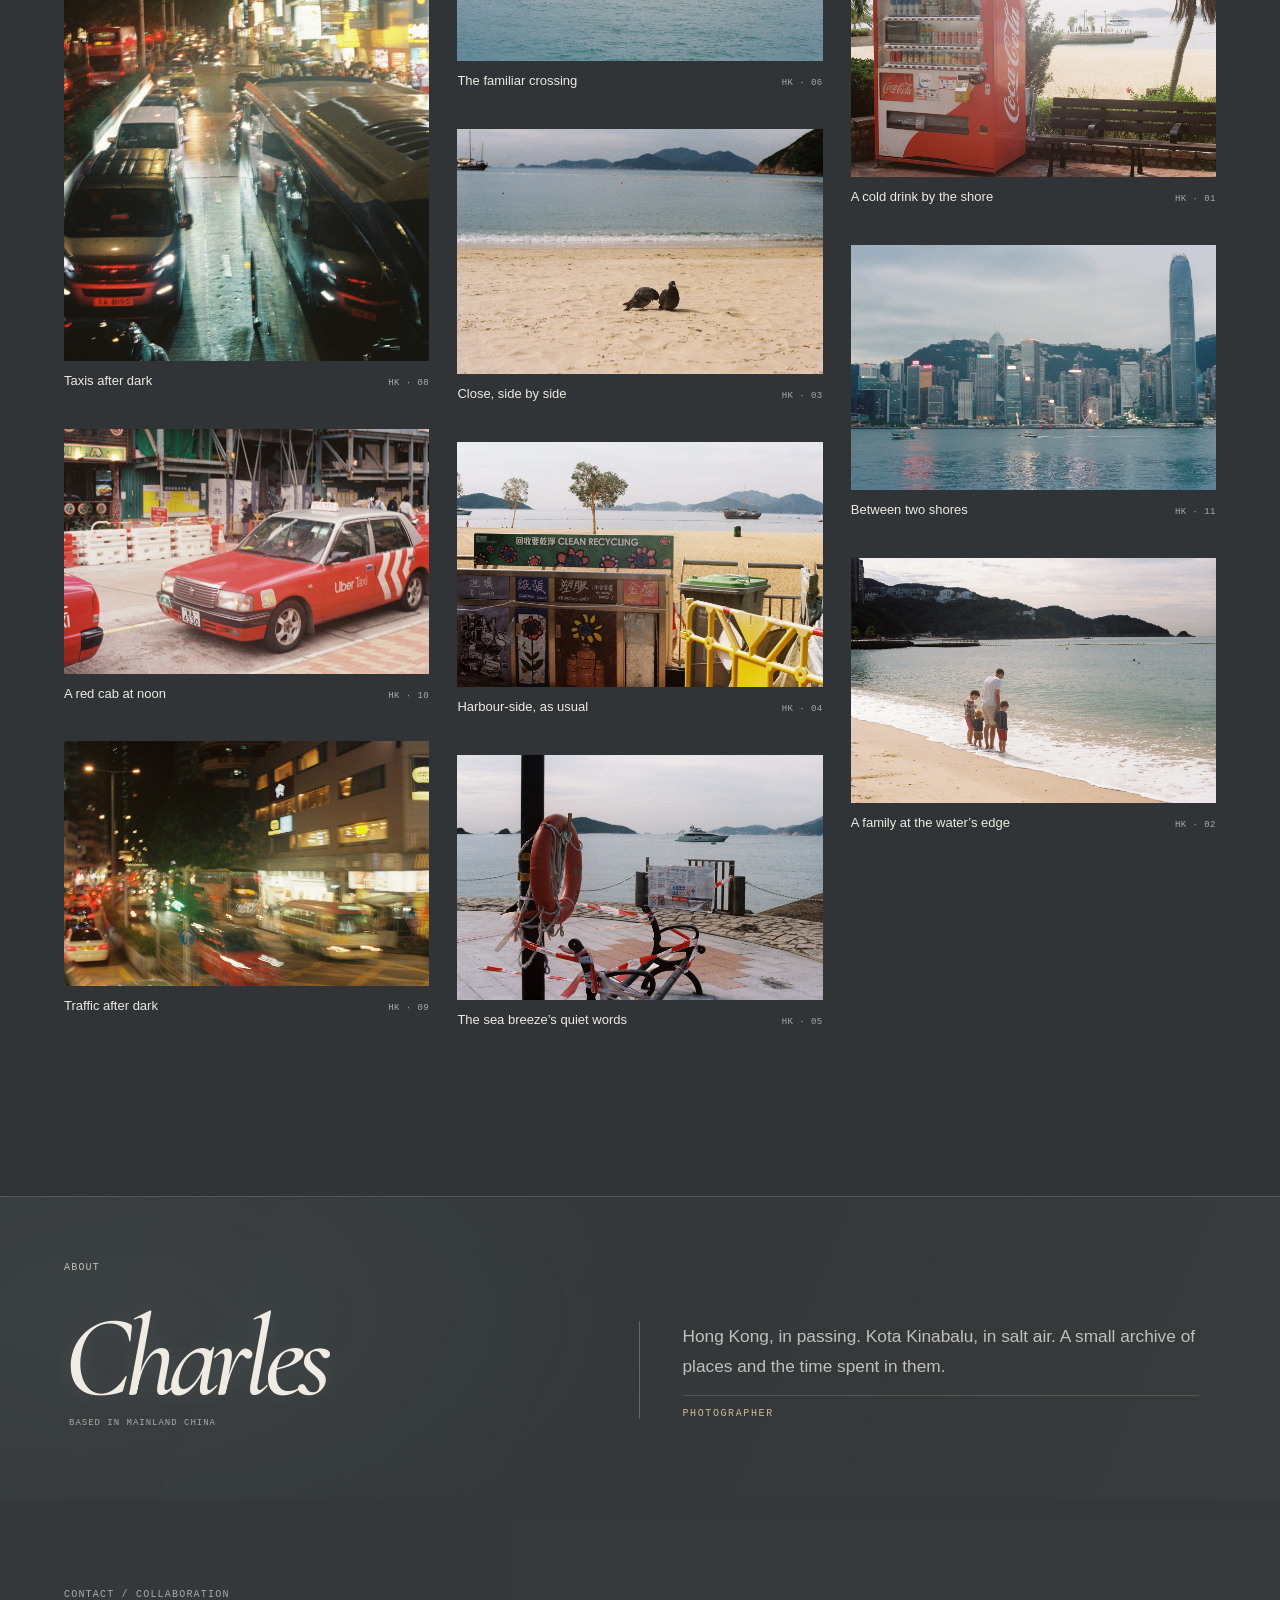
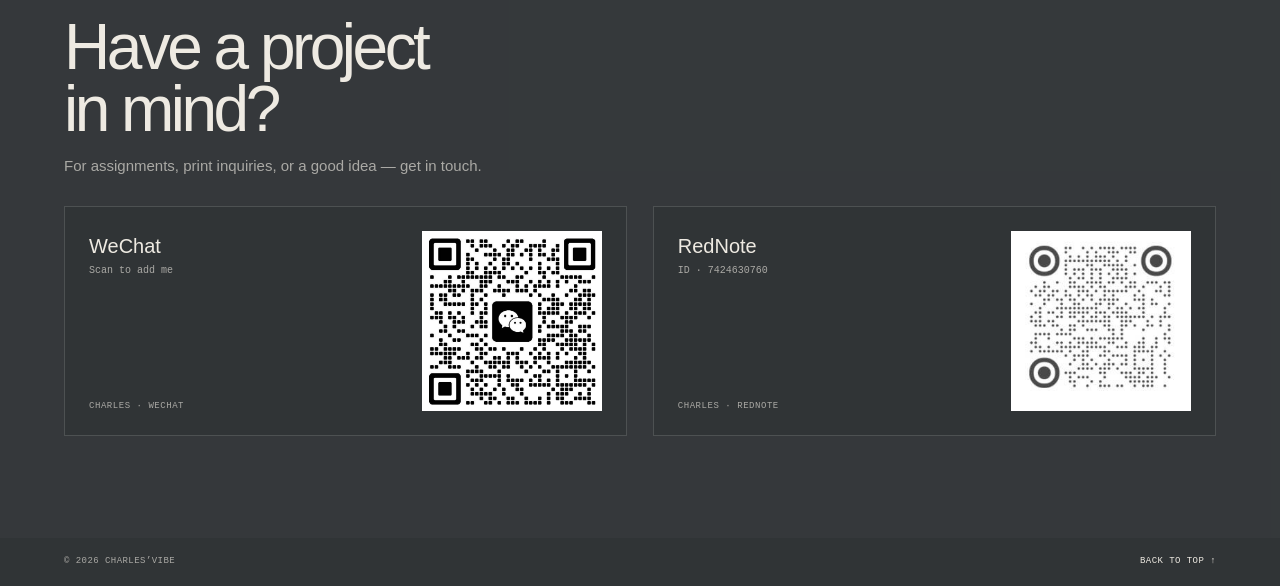
==== commit 1f152ba4: "Optimize portfolio images for deployment" ====
--- a/index.html
+++ b/index.html
@@ -37,7 +37,7 @@
         </div>
         <figure class="hero-frame">
           <div class="hero-image photo-frame">
-            <img src="assets/collections/kota-kinabalu/kota-(22).jpg" alt="" fetchpriority="high" />
+            <img src="assets/optimized/kota-kinabalu/kota-(22).jpg" alt="" fetchpriority="high" decoding="async" />
           </div>
           <figcaption class="hero-caption"><span class="hero-caption-title">Kota Kinabalu</span><span class="hero-caption-count">01 / 22</span></figcaption>
           <button class="hero-shuffle" type="button" aria-label="Show another photograph" data-label-aria="shuffleAria"><span data-label="shuffleFrame">Another frame</span><span aria-hidden="true">↗</span></button>
@@ -115,8 +115,9 @@
 
     <footer class="site-footer section-pad"><span>© 2026 Charles’Vibe</span><a href="#top" data-label="backTop">Back to top ↑</a></footer>
 
-    <div class="lightbox" id="lightbox" aria-hidden="true"><button class="lightbox-close" type="button" aria-label="Close image viewer" data-label-aria="closeAria">×</button><button class="lightbox-prev" type="button" aria-label="Previous image" data-label-aria="previousAria">←</button><div class="lightbox-content"><img src="assets/collections/hong-kong/hk1-000021.jpg" alt="" /><div class="lightbox-caption"><span class="lightbox-count"></span><span class="lightbox-title"></span></div></div><button class="lightbox-next" type="button" aria-label="Next image" data-label-aria="nextAria">→</button></div>
+    <div class="lightbox" id="lightbox" aria-hidden="true"><button class="lightbox-close" type="button" aria-label="Close image viewer" data-label-aria="closeAria">×</button><button class="lightbox-prev" type="button" aria-label="Previous image" data-label-aria="previousAria">←</button><div class="lightbox-content"><img alt="" decoding="async" /><div class="lightbox-caption"><span class="lightbox-count"></span><span class="lightbox-title"></span></div></div><button class="lightbox-next" type="button" aria-label="Next image" data-label-aria="nextAria">→</button></div>
     <script src="content.js"></script>
     <script src="app.js"></script>
   </body>
 </html>
+
--- a/styles.css
+++ b/styles.css
@@ -222,3 +222,4 @@
 @media (prefers-reduced-motion: reduce) {
   *, *::before, *::after { scroll-behavior: auto !important; animation-duration: .01ms !important; animation-iteration-count: 1 !important; transition-duration: .01ms !important; }
 }
+
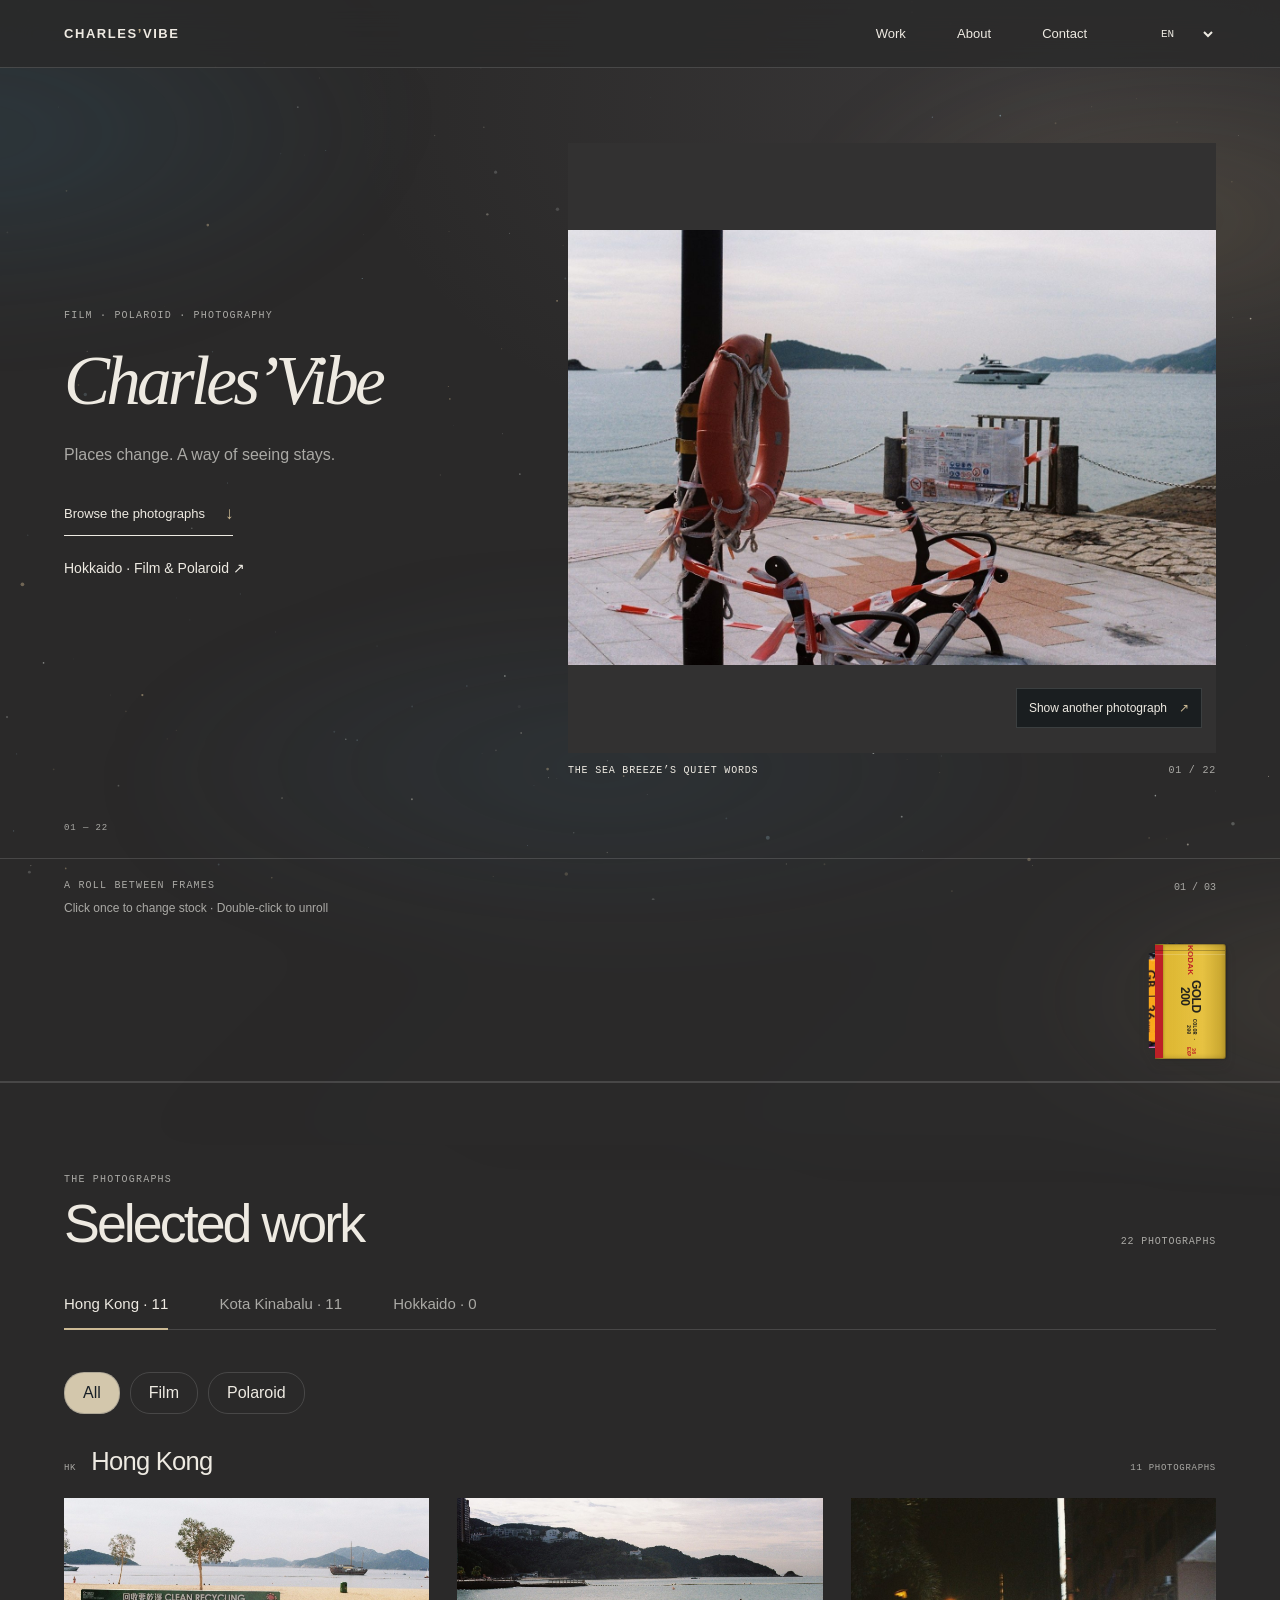
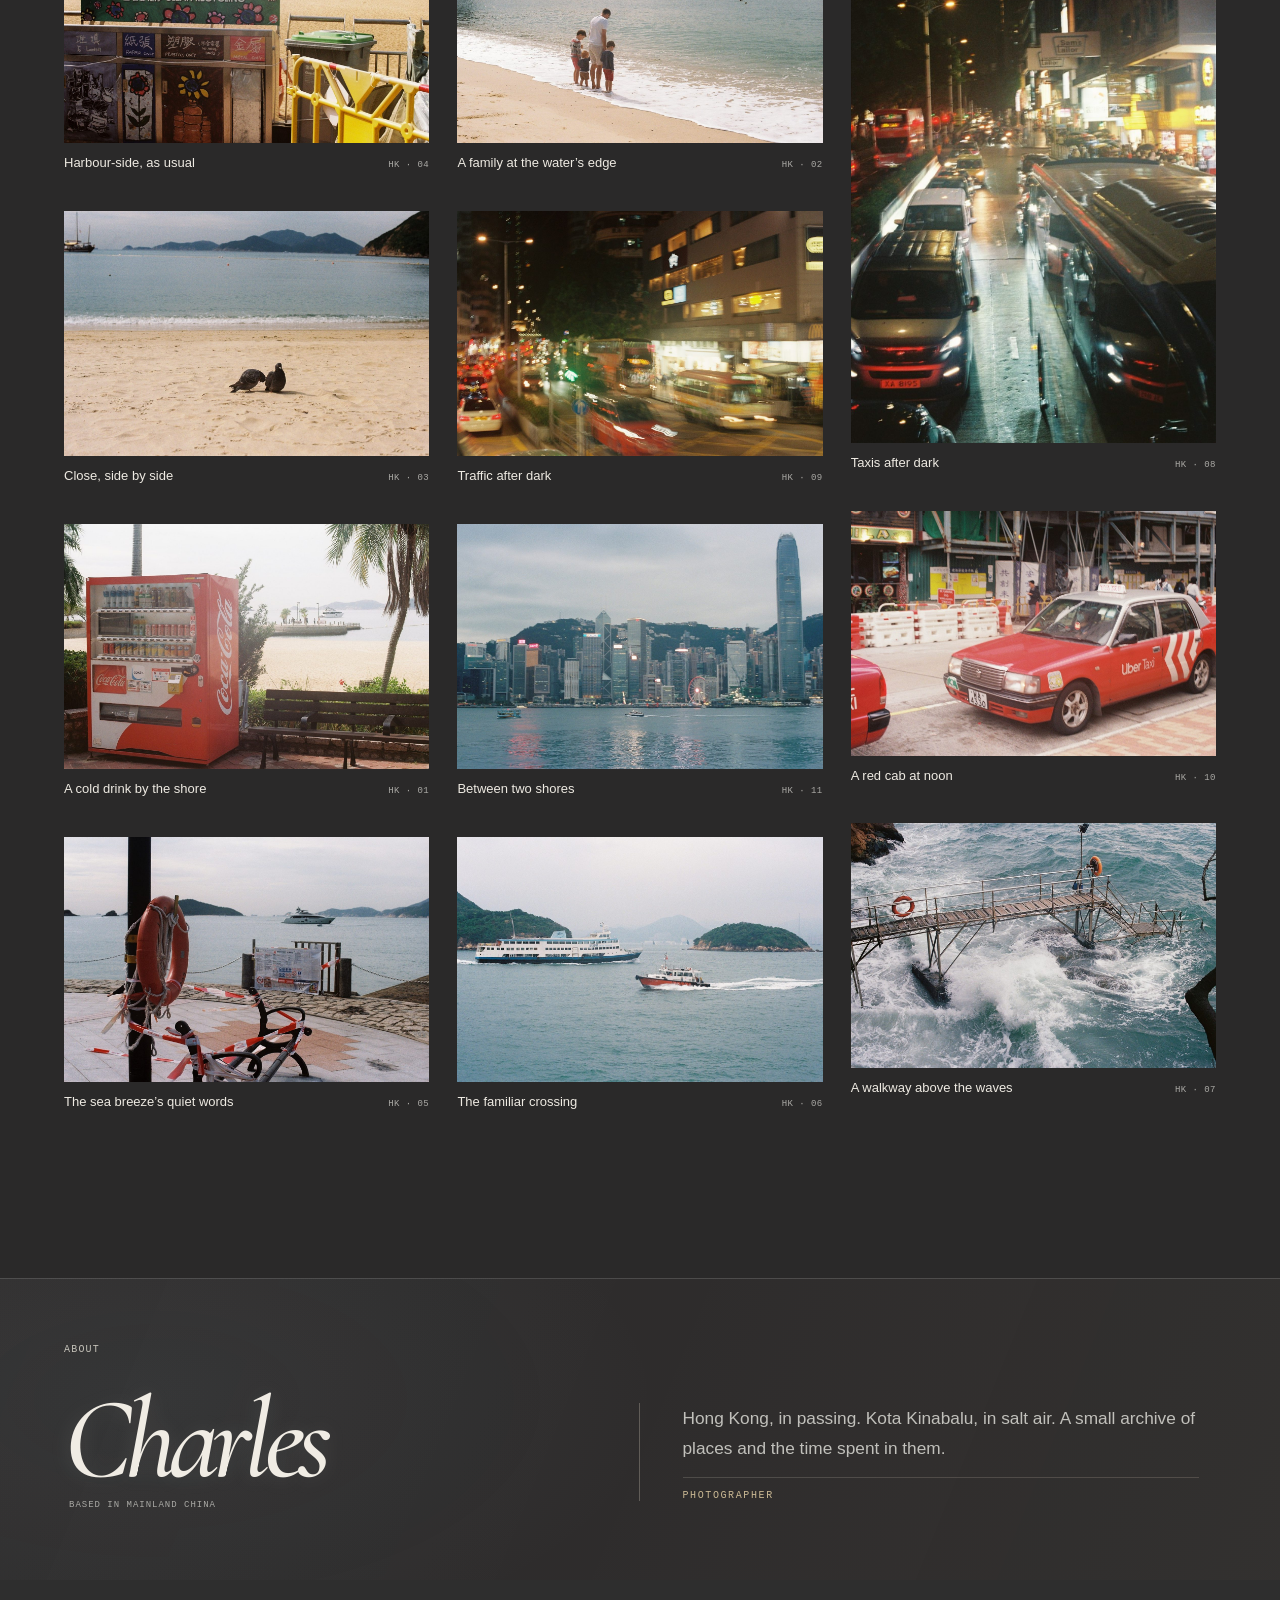
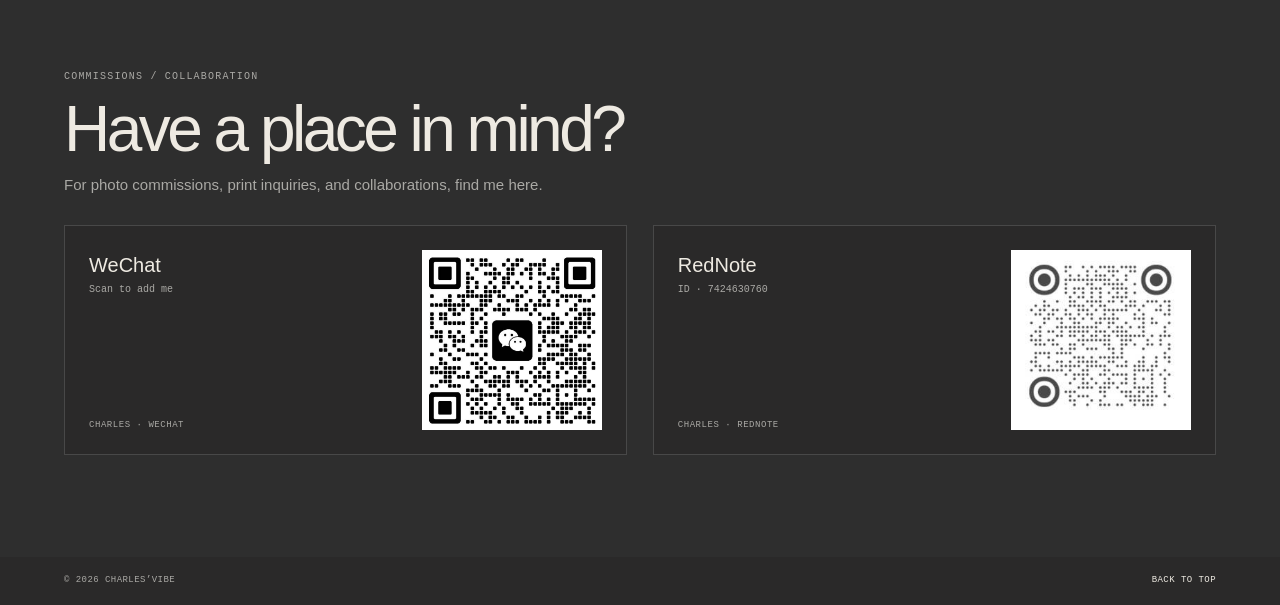
==== commit 47531a96: "Build Charles’Vibe identity, extensible collections and Hokkaido Studio" ====
--- a/index.html
+++ b/index.html
@@ -4,7 +4,7 @@
     <meta charset="UTF-8" />
     <meta name="viewport" content="width=device-width, initial-scale=1.0" />
     <meta name="theme-color" content="#111416" />
-    <meta name="description" content="Charles'Vibe — photographs from Hong Kong and Kota Kinabalu." />
+    <meta name="description" content="Charles’Vibe — a personal archive of film photography and Polaroid." />
     <title>Charles'Vibe — Photography</title>
     <link rel="preconnect" href="https://fonts.googleapis.com" />
     <link rel="preconnect" href="https://fonts.gstatic.com" crossorigin />
@@ -31,7 +31,7 @@
       <section class="hero" aria-labelledby="hero-title">
         <div class="hero-copy">
           <p class="eyebrow" data-label="heroEyebrow">Film photographs · Hong Kong / Sabah</p>
-          <h1 id="hero-title" data-label="heroTitle">Hong Kong<br />and Kota Kinabalu</h1>
+          <h1 id="hero-title" data-label="heroTitle">Charles’Vibe</h1>
           <p class="hero-note" data-label="heroNote">35mm. Places, as I remember them.</p>
           <a class="text-link" href="#work"><span data-label="viewWork">View photographs</span><span aria-hidden="true">↓</span></a>
         </div>
@@ -120,4 +120,5 @@
     <script src="app.js"></script>
   </body>
 </html>
-
+
+
--- a/styles.css
+++ b/styles.css
@@ -45,7 +45,7 @@
 .hero { min-height: min(790px, calc(100svh - 68px)); display: grid; grid-template-columns: minmax(290px, .78fr) minmax(0, 1.22fr); align-items: center; gap: clamp(34px, 7vw, 110px); padding: 42px var(--gutter) 50px; position: relative; }
 .hero-copy { max-width: 540px; padding-bottom: 30px; }
 .eyebrow { margin: 0 0 20px; color: var(--muted); font: 10px/1.4 var(--mono); letter-spacing: .12em; text-transform: uppercase; }
-.hero h1 { max-width: 600px; margin: 0 0 24px; font-size: clamp(42px, 5.4vw, 78px); font-weight: 500; line-height: .98; letter-spacing: -.065em; }
+.hero h1 { max-width: 600px; margin: 0 0 24px; font-family: Georgia, 'Times New Roman', serif; font-style: italic; font-size: clamp(42px, 5.4vw, 78px); font-weight: 400; line-height: 1.1; letter-spacing: -.055em; white-space: nowrap; }
 .hero-note { margin: 0 0 34px; color: var(--muted); font-size: 16px; }
 .text-link { display: inline-flex; align-items: center; gap: 20px; padding: 0 0 8px; border-bottom: 1px solid var(--ink); font-size: 13px; }
 .text-link span:last-child { color: var(--accent); font-size: 17px; transition: transform .2s ease; }
@@ -222,4 +222,15 @@
 @media (prefers-reduced-motion: reduce) {
   *, *::before, *::after { scroll-behavior: auto !important; animation-duration: .01ms !important; animation-iteration-count: 1 !important; transition-duration: .01ms !important; }
 }
-
+
+
+.medium-tabs { display:flex; gap:10px; padding:12px 0; }
+.medium-tabs button { border:1px solid #7776; background:transparent; color:inherit; padding:8px 18px; cursor:pointer; border-radius:20px; }
+.medium-tabs button[aria-pressed="true"] { background:#d3c7ac; color:#182027; }
+.collection-introduction { color:var(--muted); max-width:680px; line-height:1.8; }
+.project-link { display:block; margin-top:22px; font-size:14px; color:inherit; }
+.gallery-empty { column-span:all; padding:60px 0; font-size:22px; }
+.gallery-card.is-polaroid { padding:18px; background:#e8e4da; color:#222; }
+.gallery-card.is-polaroid .card-image { background:transparent; }
+.gallery-card.is-polaroid:hover img { transform:none; filter:none; }
+.collection-tabs { flex-wrap:wrap; }
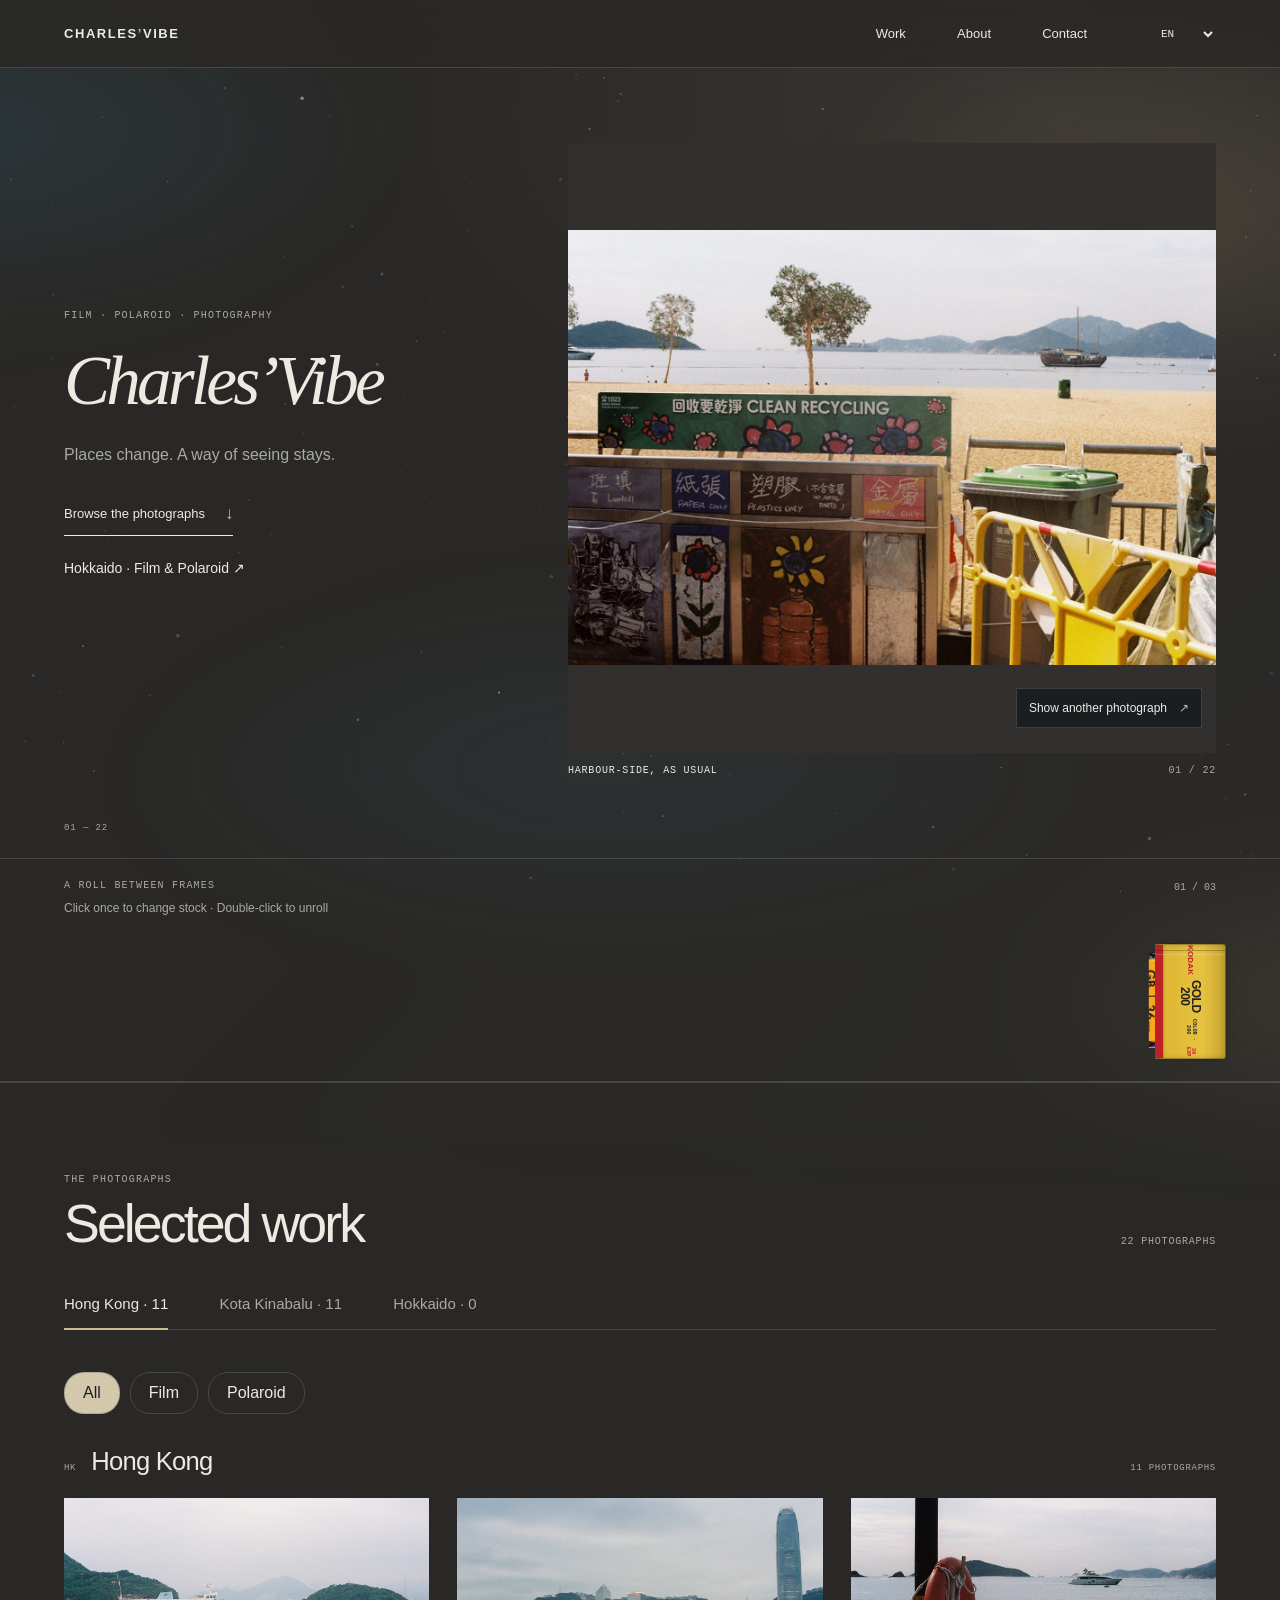
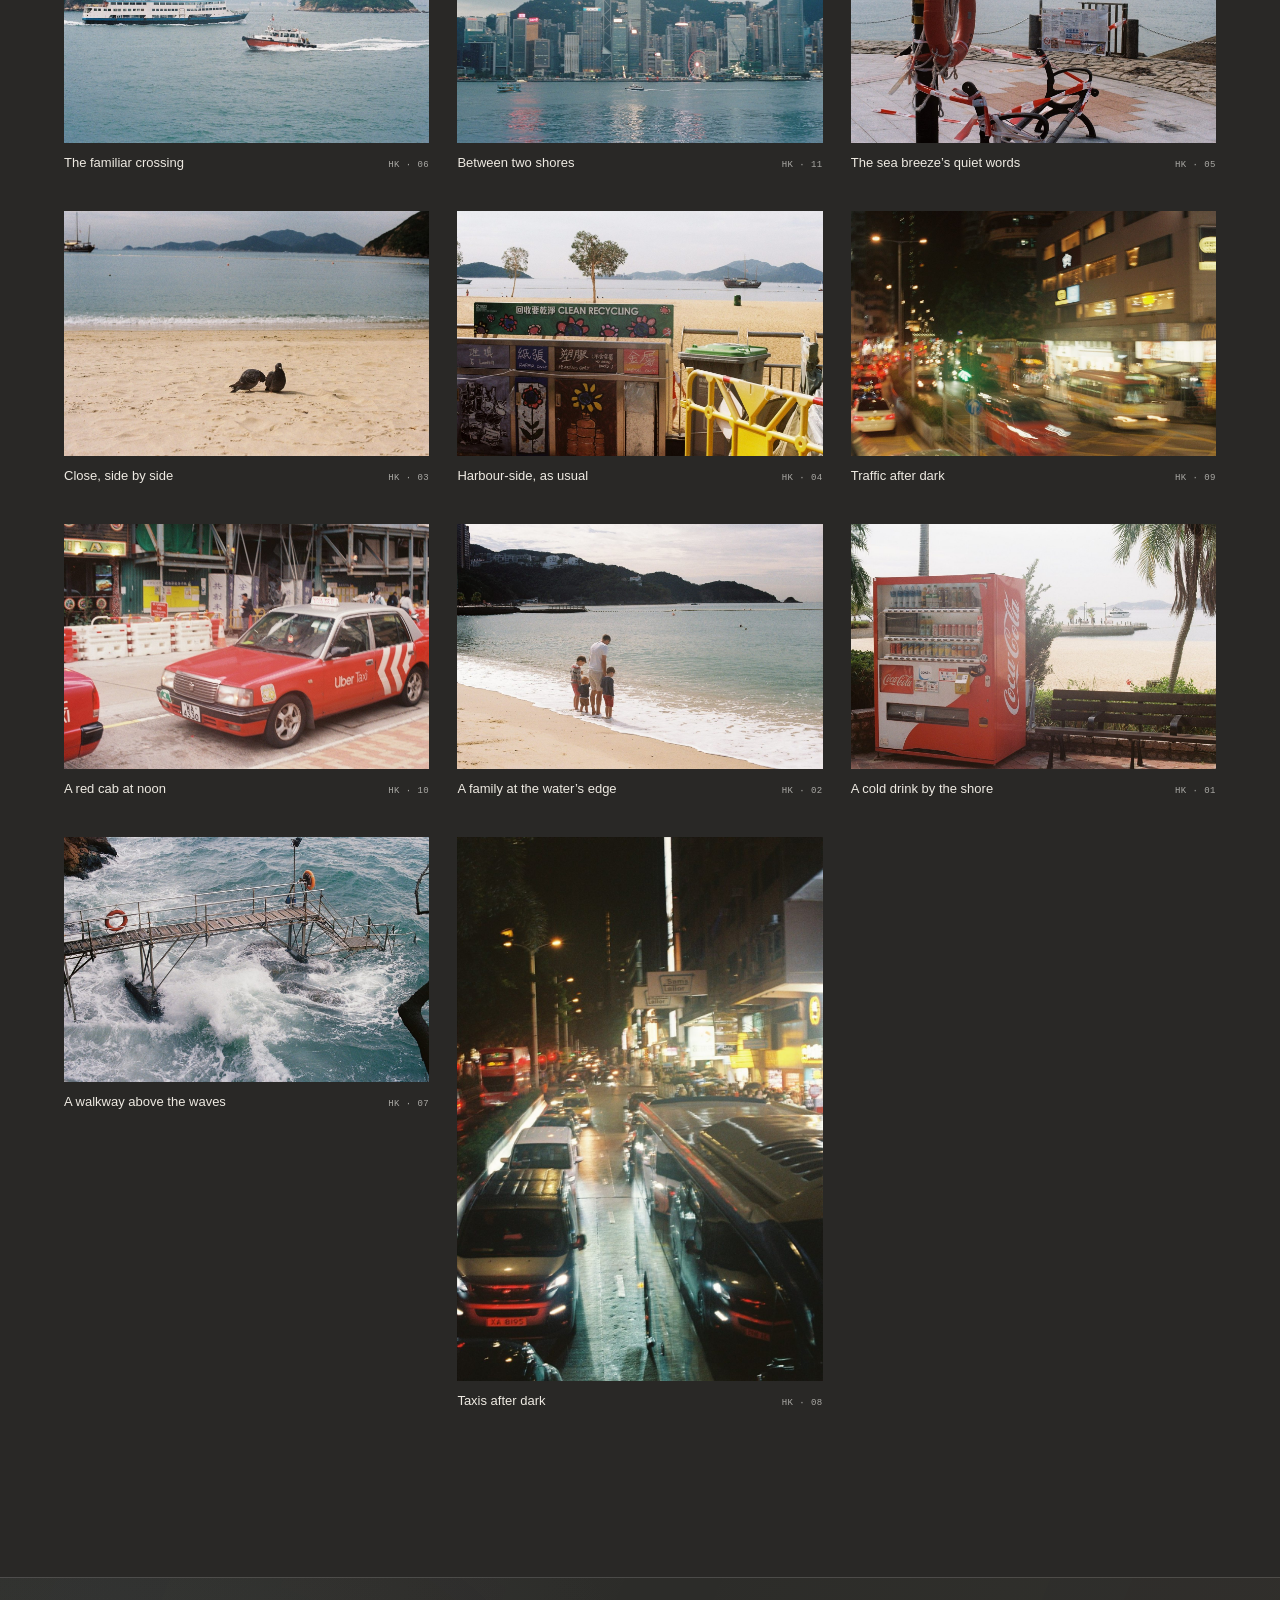
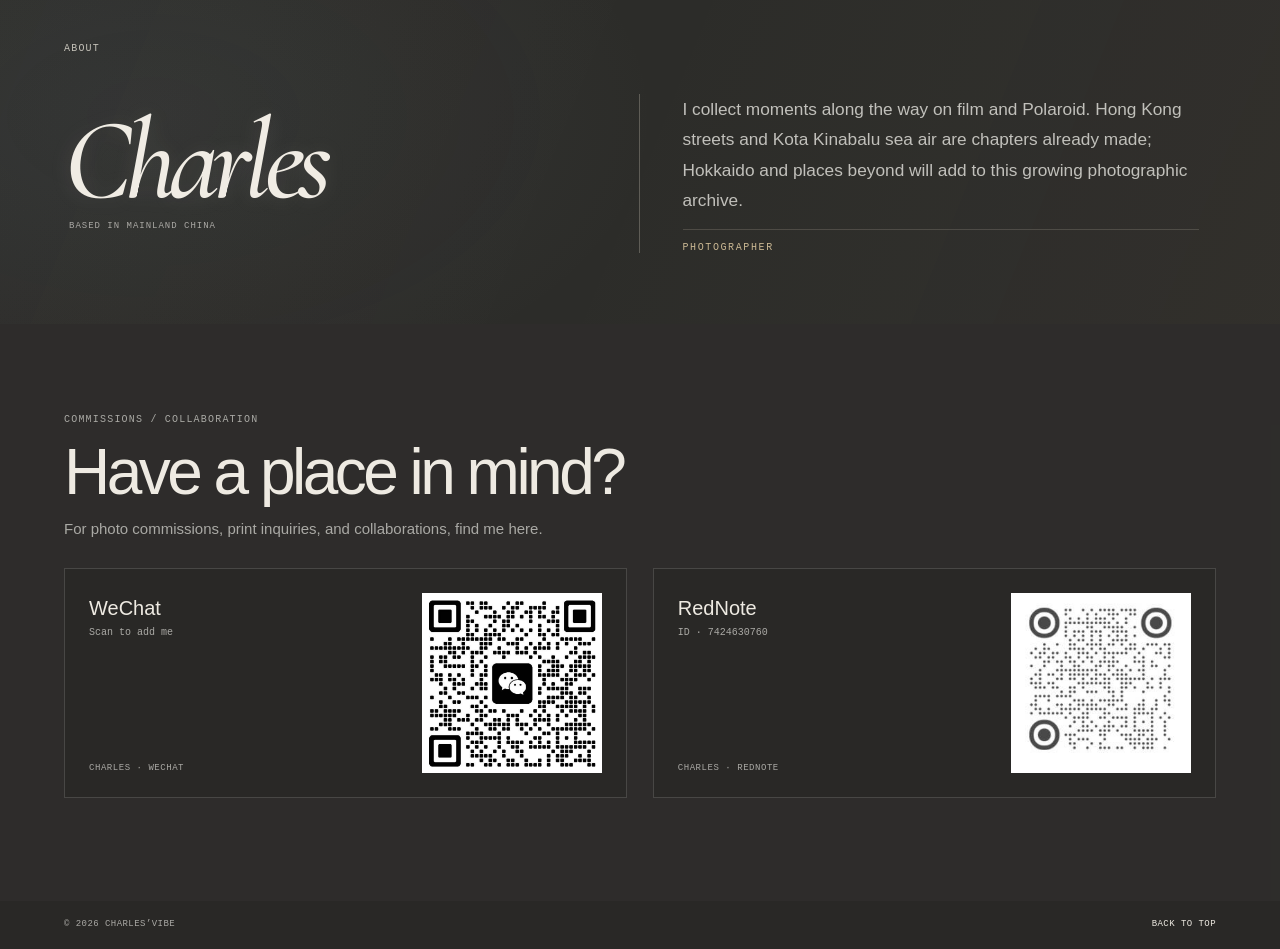
==== commit b6596411: "Simplify Chinese Studio, sync translations and default Hokkaido to Japanese" ====
--- a/index.html
+++ b/index.html
@@ -93,7 +93,7 @@
 
       <section class="about-section section-pad" id="about">
         <p class="eyebrow" data-label="aboutEyebrow">About</p>
-        <div class="about-grid"><div class="about-identity"><h2>Charles</h2><p class="about-location" data-label="aboutLocation">Based in mainland China</p></div><div class="about-copy"><p data-label="aboutCopy">Hong Kong, in passing. Kota Kinabalu, in salt air. A small archive of places and the time spent in them.</p><p class="about-role" data-label="aboutTitle">Photographer</p></div></div>
+        <div class="about-grid"><div class="about-identity"><h2>Charles</h2><p class="about-location" data-label="aboutLocation">Based in mainland China</p></div><div class="about-copy"><p data-label="aboutCopy">I collect moments along the way on film and Polaroid. Hong Kong streets and Kota Kinabalu sea air are chapters already made; Hokkaido and places beyond will add to this growing photographic archive.</p><p class="about-role" data-label="aboutTitle">Photographer</p></div></div>
       </section>
 
       <section class="contact-section section-pad" id="contact">
@@ -120,5 +120,3 @@
     <script src="app.js"></script>
   </body>
 </html>
-
-
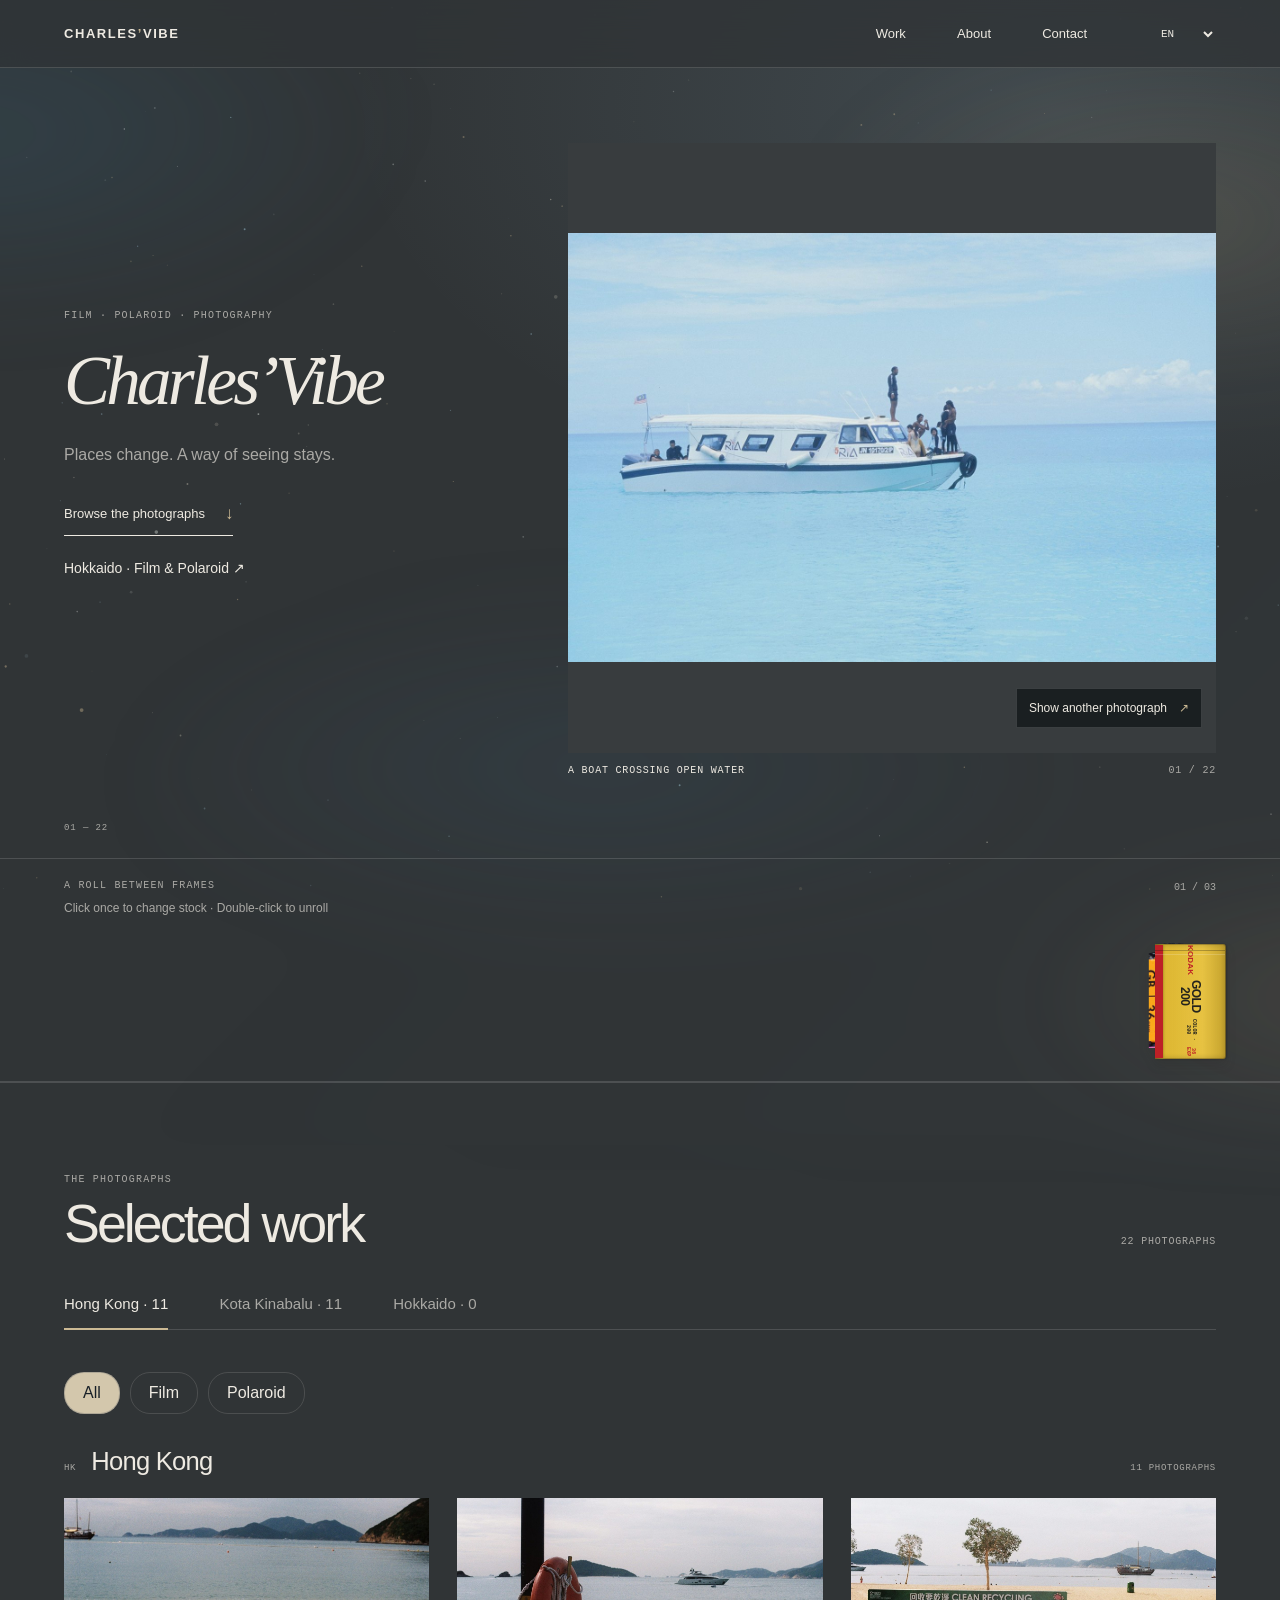
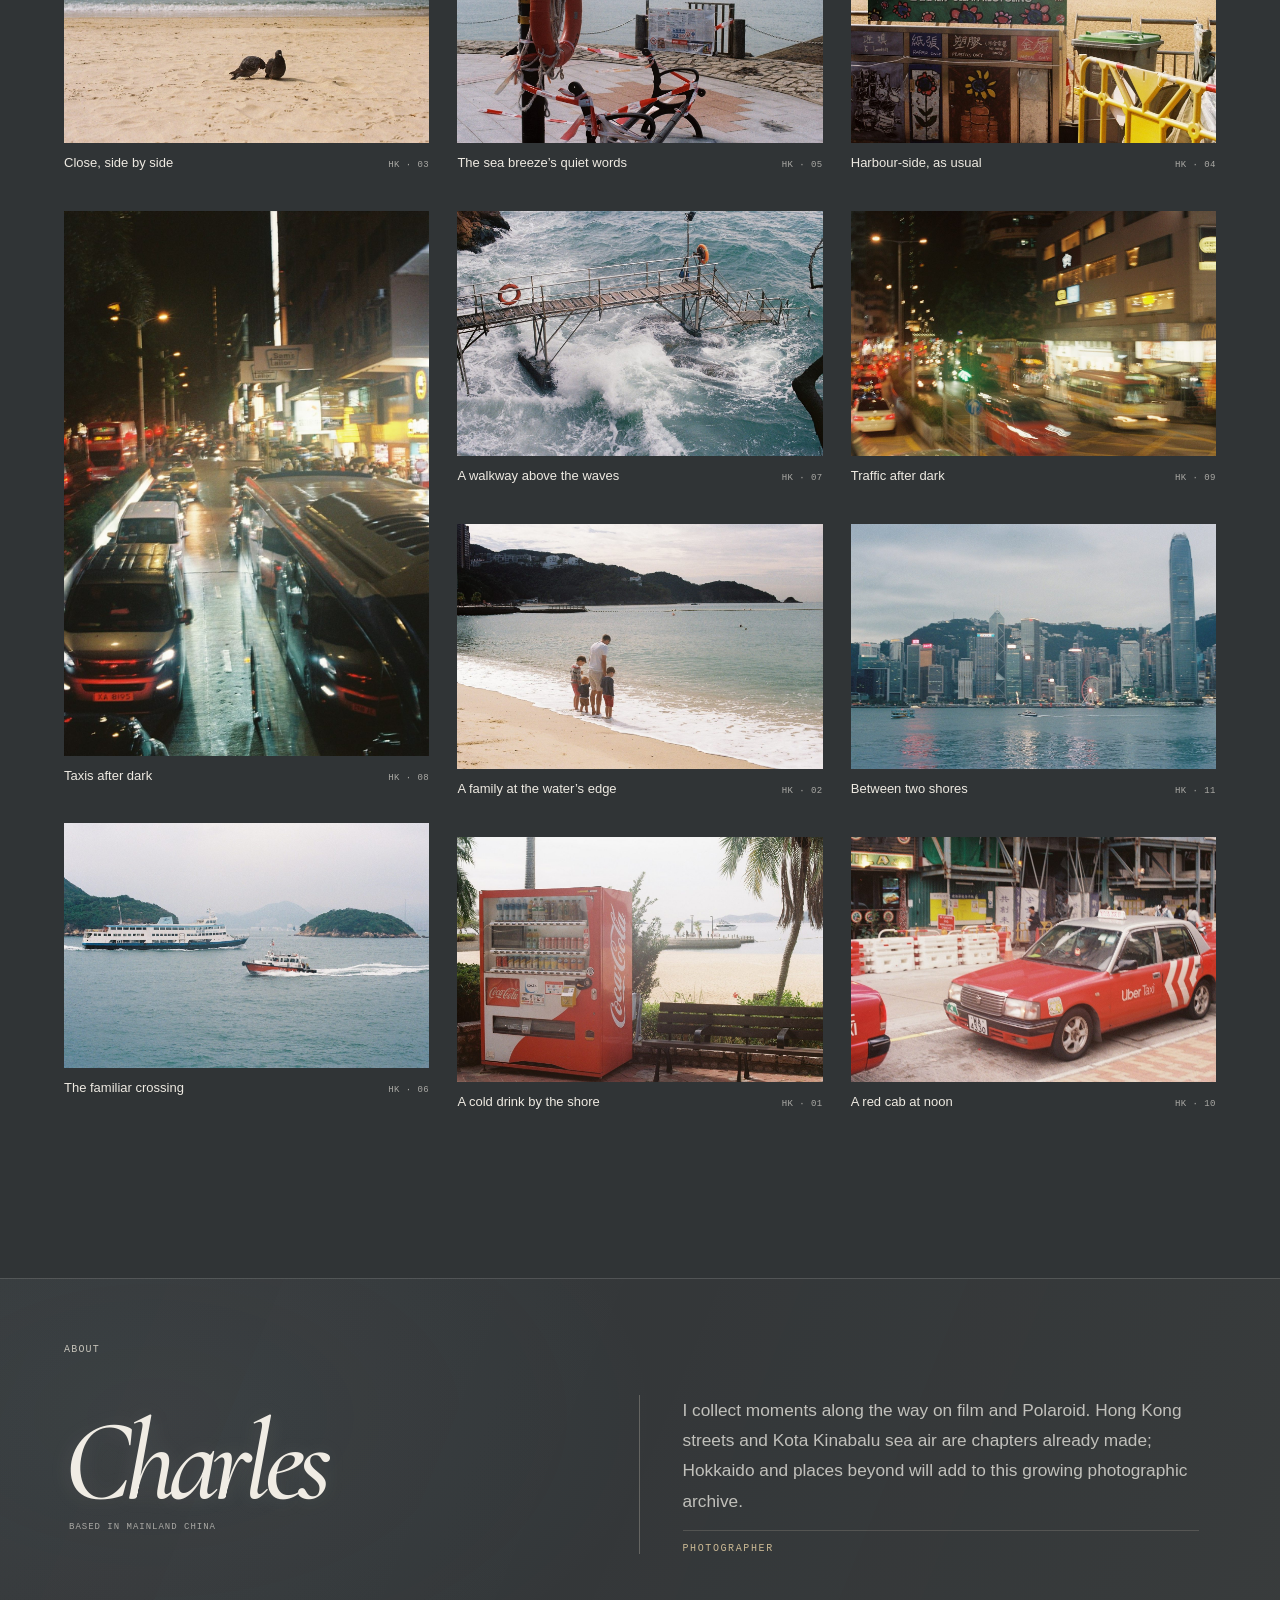
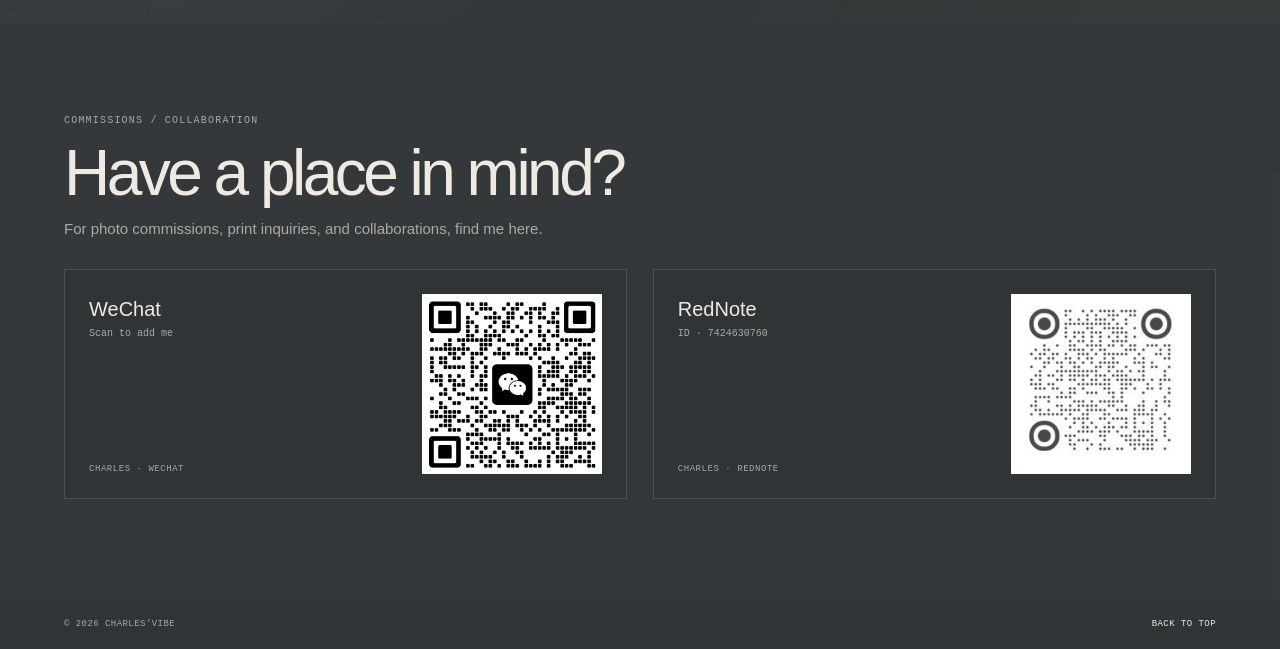
==== commit 9f111141: "Refresh entrypoint assets for the new Studio interface" ====
--- a/index.html
+++ b/index.html
@@ -10,7 +10,7 @@
     <link rel="preconnect" href="https://fonts.gstatic.com" crossorigin />
     <link href="https://fonts.googleapis.com/css2?family=Cormorant+Garamond:ital,wght@1,500;1,600&display=swap" rel="stylesheet" />
     <script>document.documentElement.classList.add('js');</script>
-    <link rel="stylesheet" href="styles.css" />
+    <link rel="stylesheet" href="styles.css?v=20261116-studio2" />
   </head>
   <body>
     <canvas class="starfield" id="starfield" aria-hidden="true"></canvas>
@@ -116,7 +116,7 @@
     <footer class="site-footer section-pad"><span>© 2026 Charles’Vibe</span><a href="#top" data-label="backTop">Back to top ↑</a></footer>
 
     <div class="lightbox" id="lightbox" aria-hidden="true"><button class="lightbox-close" type="button" aria-label="Close image viewer" data-label-aria="closeAria">×</button><button class="lightbox-prev" type="button" aria-label="Previous image" data-label-aria="previousAria">←</button><div class="lightbox-content"><img alt="" decoding="async" /><div class="lightbox-caption"><span class="lightbox-count"></span><span class="lightbox-title"></span></div></div><button class="lightbox-next" type="button" aria-label="Next image" data-label-aria="nextAria">→</button></div>
-    <script src="content.js"></script>
-    <script src="app.js"></script>
+    <script src="content.js?v=20261116-studio2"></script>
+    <script src="app.js?v=20261116-studio2"></script>
   </body>
 </html>
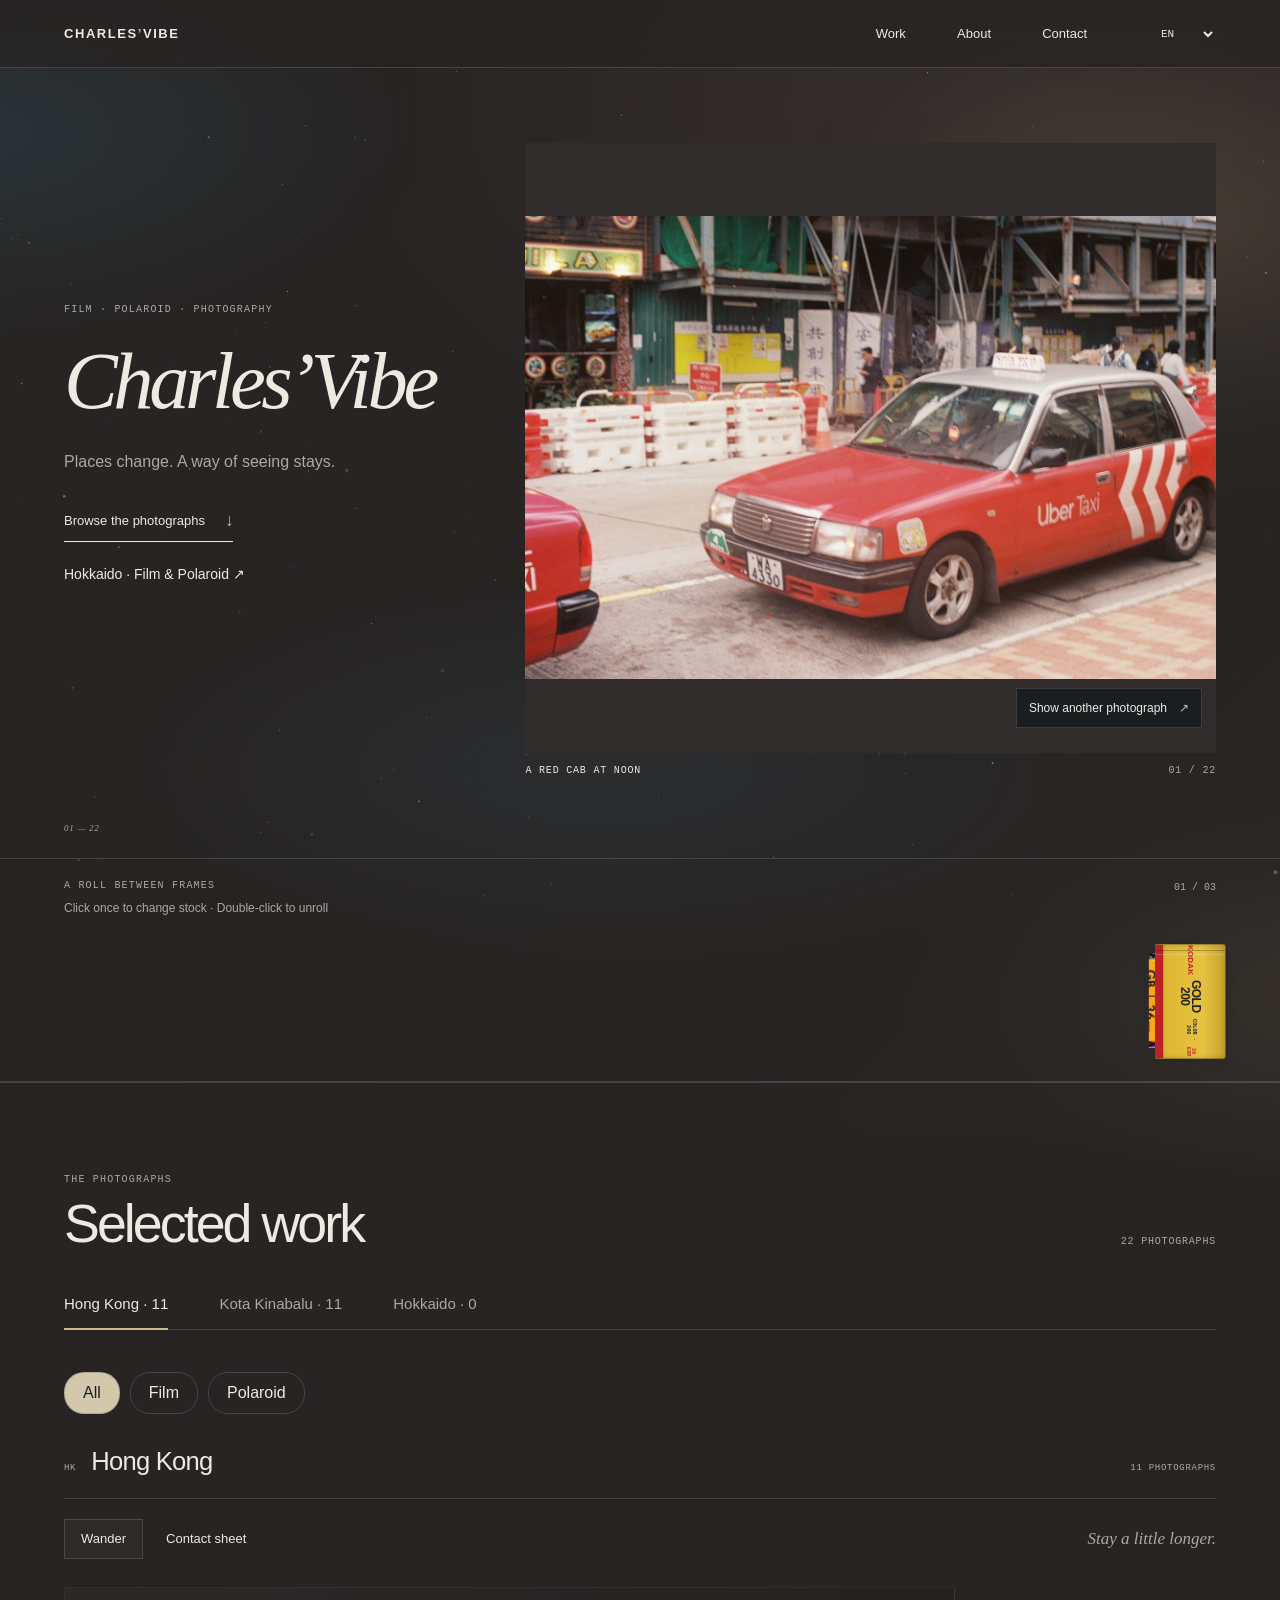
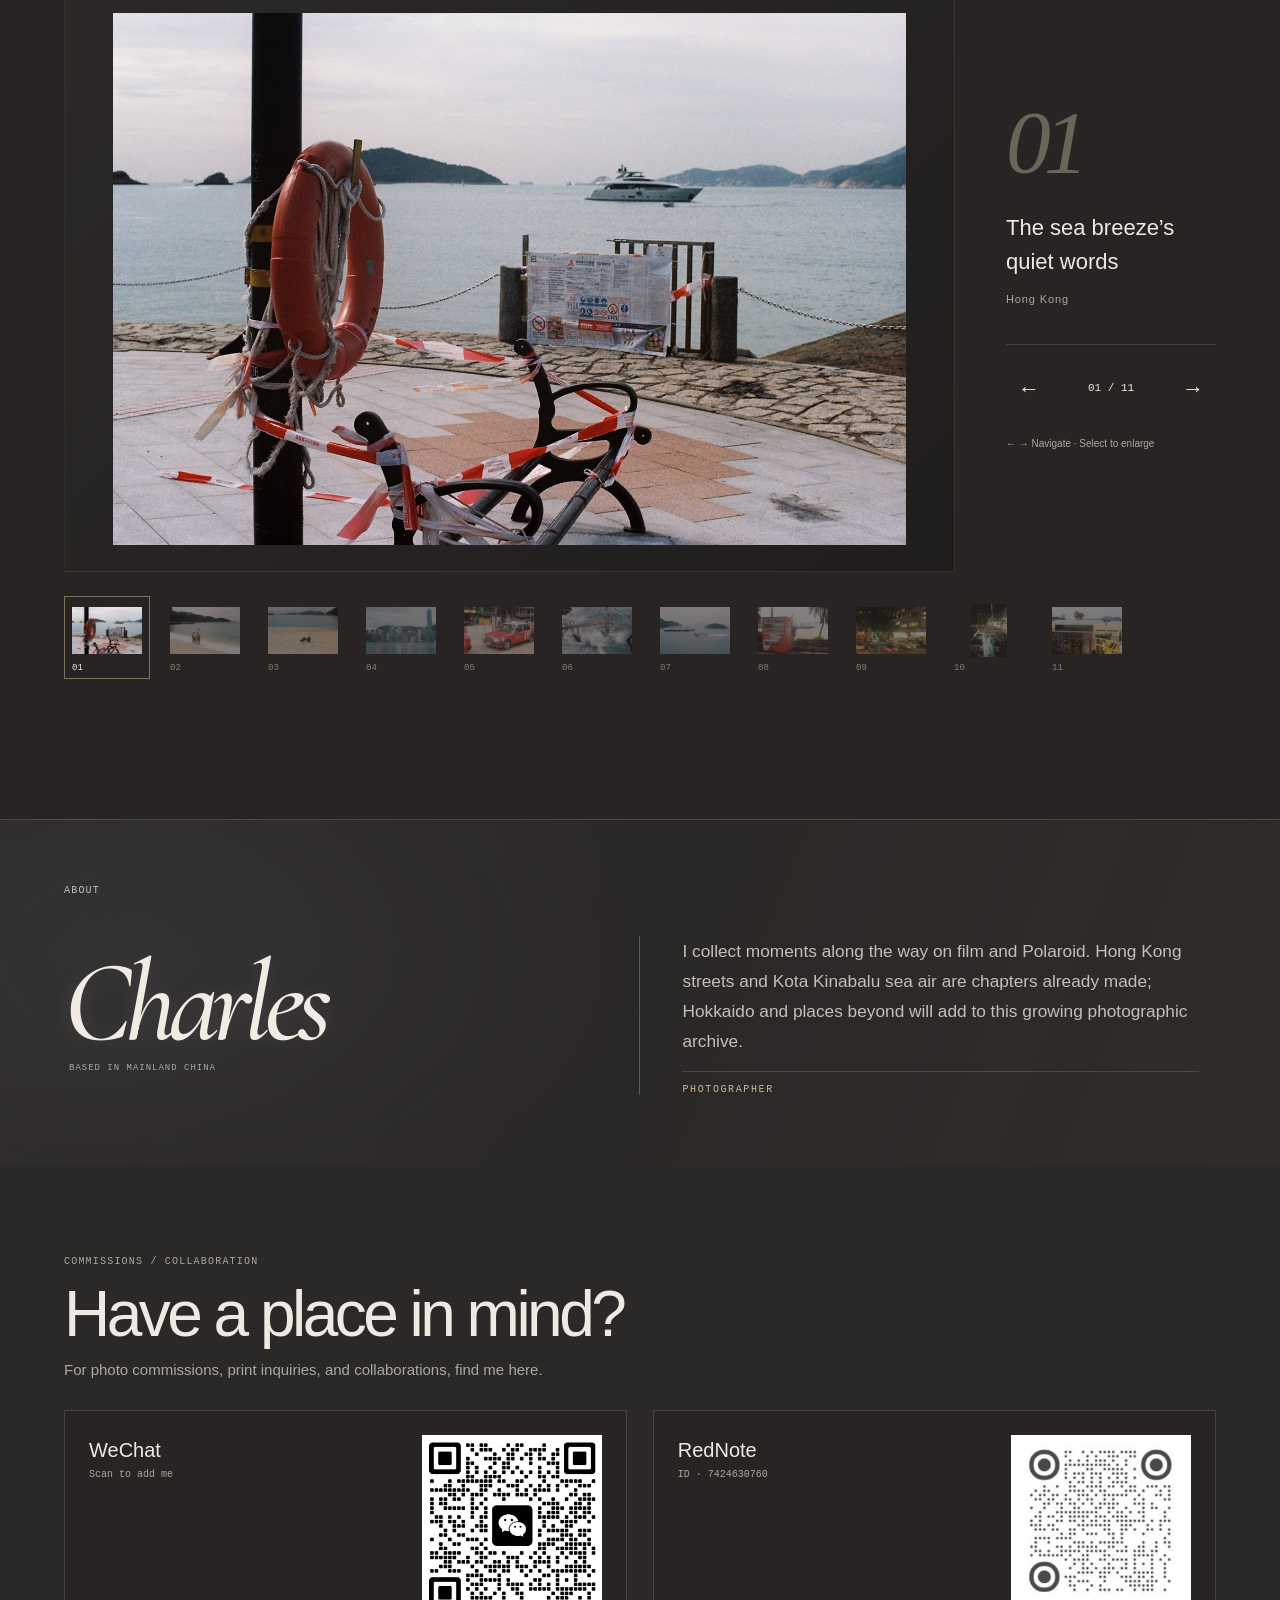
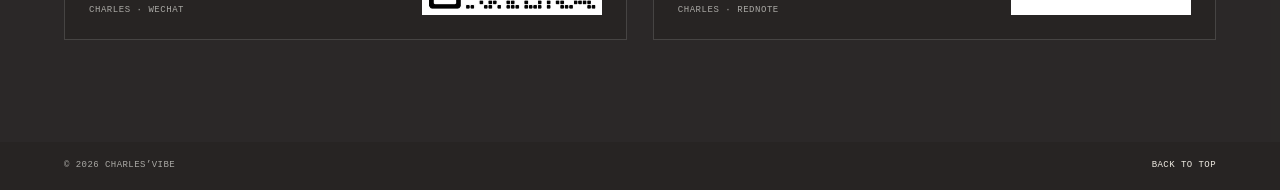
==== commit 4aa61b9c: "Introduce a paced photographic exhibition and contact sheet; fix gallery click resets" ====
--- a/index.html
+++ b/index.html
@@ -11,6 +11,7 @@
     <link href="https://fonts.googleapis.com/css2?family=Cormorant+Garamond:ital,wght@1,500;1,600&display=swap" rel="stylesheet" />
     <script>document.documentElement.classList.add('js');</script>
     <link rel="stylesheet" href="styles.css?v=20261116-studio2" />
+  <link rel="stylesheet" href="exhibit.css?v=art1" />
   </head>
   <body>
     <canvas class="starfield" id="starfield" aria-hidden="true"></canvas>
@@ -116,7 +117,8 @@
     <footer class="site-footer section-pad"><span>© 2026 Charles’Vibe</span><a href="#top" data-label="backTop">Back to top ↑</a></footer>
 
     <div class="lightbox" id="lightbox" aria-hidden="true"><button class="lightbox-close" type="button" aria-label="Close image viewer" data-label-aria="closeAria">×</button><button class="lightbox-prev" type="button" aria-label="Previous image" data-label-aria="previousAria">←</button><div class="lightbox-content"><img alt="" decoding="async" /><div class="lightbox-caption"><span class="lightbox-count"></span><span class="lightbox-title"></span></div></div><button class="lightbox-next" type="button" aria-label="Next image" data-label-aria="nextAria">→</button></div>
-    <script src="content.js?v=20261116-studio2"></script>
-    <script src="app.js?v=20261116-studio2"></script>
+    <script src="content.js?v=art1"></script>
+    <script src="app.js?v=art1"></script>
+  <script src="exhibit.js?v=art1"></script>
   </body>
 </html>
--- a/exhibit.css
+++ b/exhibit.css
@@ -0,0 +1,31 @@
+/* Exhibition layer. The archive and content editor remain the source of every frame. */
+.exhibit-bar{display:flex;align-items:center;justify-content:space-between;gap:20px;border-top:1px solid var(--line);padding:20px 0 28px}
+.exhibit-bar p{margin:0;font-family:Georgia,serif;font-style:italic;font-size:17px;color:var(--muted)}
+.exhibit-modes{display:flex;gap:6px}.exhibit-modes button{background:transparent;border:1px solid transparent;border-radius:0;padding:9px 16px;cursor:pointer;font-size:13px}
+.exhibit-modes button[aria-pressed=true]{border-color:var(--line);color:var(--ink);background:#c5c7bd0a}
+.exhibit-stage{display:grid;grid-template-columns:minmax(0,1fr) 210px;gap:clamp(22px,4vw,64px);align-items:center;outline-offset:8px}
+.exhibit-stage[hidden],.exhibit-rail[hidden],.exhibit-bar[hidden],#gallery-grid[hidden]{display:none!important}
+.exhibit-mount{display:flex;align-items:center;justify-content:center;border:1px solid #cbd1c214;background:linear-gradient(135deg,#b7bdc508,#0000002b);padding:clamp(12px,2vw,28px);width:100%;height:clamp(340px,65vh,760px);cursor:zoom-in;transition:opacity .5s ease;touch-action:pan-y}
+.exhibit-mount img{width:100%;height:100%;object-fit:contain;filter:none;box-shadow:none}
+.exhibit-caption{transition:opacity .5s ease}.exhibit-number{font:italic clamp(64px,7vw,106px)/1 Georgia,serif;color:#d3c6aa66;letter-spacing:-.08em}
+.exhibit-caption h3{font-size:22px;font-weight:400;line-height:1.55;margin:25px 0 12px;overflow-wrap:anywhere}
+.exhibit-caption>p{font-size:11px;letter-spacing:.08em;color:var(--muted)}
+.exhibit-nav{display:flex;align-items:center;justify-content:space-between;gap:12px;border-top:1px solid var(--line);margin-top:36px;padding-top:15px}
+.exhibit-nav button{border:0;background:transparent;padding:12px;cursor:pointer;font-size:22px}.exhibit-nav span{font:11px var(--mono)}.exhibit-nav button:disabled{opacity:.25}
+.exhibit-caption .exhibit-hint{font-size:10px;letter-spacing:0;line-height:1.7;margin-top:18px}
+.exhibit-stage.is-fading .exhibit-mount,.exhibit-stage.is-fading .exhibit-caption{opacity:.28}
+.exhibit-rail{display:flex;gap:12px;overflow-x:auto;padding:24px 0 12px;scrollbar-width:thin;scrollbar-color:#72766c55 transparent}
+.exhibit-rail button{position:relative;flex:0 0 86px;background:transparent;border:1px solid transparent;padding:7px 7px 5px;cursor:pointer;opacity:.45;transition:opacity .3s,border-color .3s}
+.exhibit-rail button[aria-pressed=true],.exhibit-rail button:hover{opacity:1;border-color:#cbb99488}
+.exhibit-rail img{width:70px;height:53px;object-fit:contain}.exhibit-rail span{display:block;padding-top:6px;font:9px var(--mono);text-align:left}
+.is-polaroid .exhibit-mount{background:#dedbd2;padding:30px}
+.contact-sheet{columns:unset!important;display:grid;grid-template-columns:repeat(4,minmax(0,1fr));gap:24px 18px}
+.contact-sheet .gallery-card{margin:0;border:1px solid var(--line);padding:12px;align-self:start}
+.contact-sheet .card-image{height:190px;background:transparent;display:flex;align-items:center}
+.contact-sheet .card-image img{width:100%;height:100%;object-fit:contain;transform:none!important}
+.contact-sheet .gallery-card strong{font-size:13px}.contact-sheet .gallery-card small{font-size:9px}
+.hero-index{font-family:Georgia,serif!important;font-style:italic;letter-spacing:.08em}
+@media(min-width:900px){.hero{grid-template-columns:minmax(290px,.7fr) minmax(0,1.3fr)}.hero h1{font-size:clamp(60px,6.3vw,98px)}}
+@media(max-width:760px){.exhibit-stage{grid-template-columns:1fr;gap:16px}.exhibit-mount{height:55svh;min-height:300px}.exhibit-caption{display:grid;grid-template-columns:52px 1fr;gap:0 16px;align-items:center}.exhibit-number{font-size:48px;grid-row:1/3}.exhibit-caption h3{font-size:18px;margin:0}.exhibit-caption>p{margin:5px 0}.exhibit-nav{grid-column:1/-1;margin-top:15px;padding-top:4px}.exhibit-caption .exhibit-hint{grid-column:1/-1;margin-top:6px}.exhibit-bar{align-items:flex-start;gap:12px}.exhibit-bar p{font-size:13px;max-width:110px}.exhibit-modes button{padding:8px 10px}.contact-sheet{grid-template-columns:repeat(2,minmax(0,1fr));gap:16px 10px}.contact-sheet .card-image{height:145px}.exhibit-rail{padding-top:16px}}
+@media(prefers-reduced-motion:reduce){.exhibit-mount,.exhibit-caption,.exhibit-rail button{transition:none}}
+@media(max-width:760px){.exhibit-mount{height:auto;min-height:0;padding:12px}.exhibit-mount img{height:auto;max-height:65svh}.exhibit-bar p{font-style:normal;max-width:125px}.work-section{padding-top:38px}}
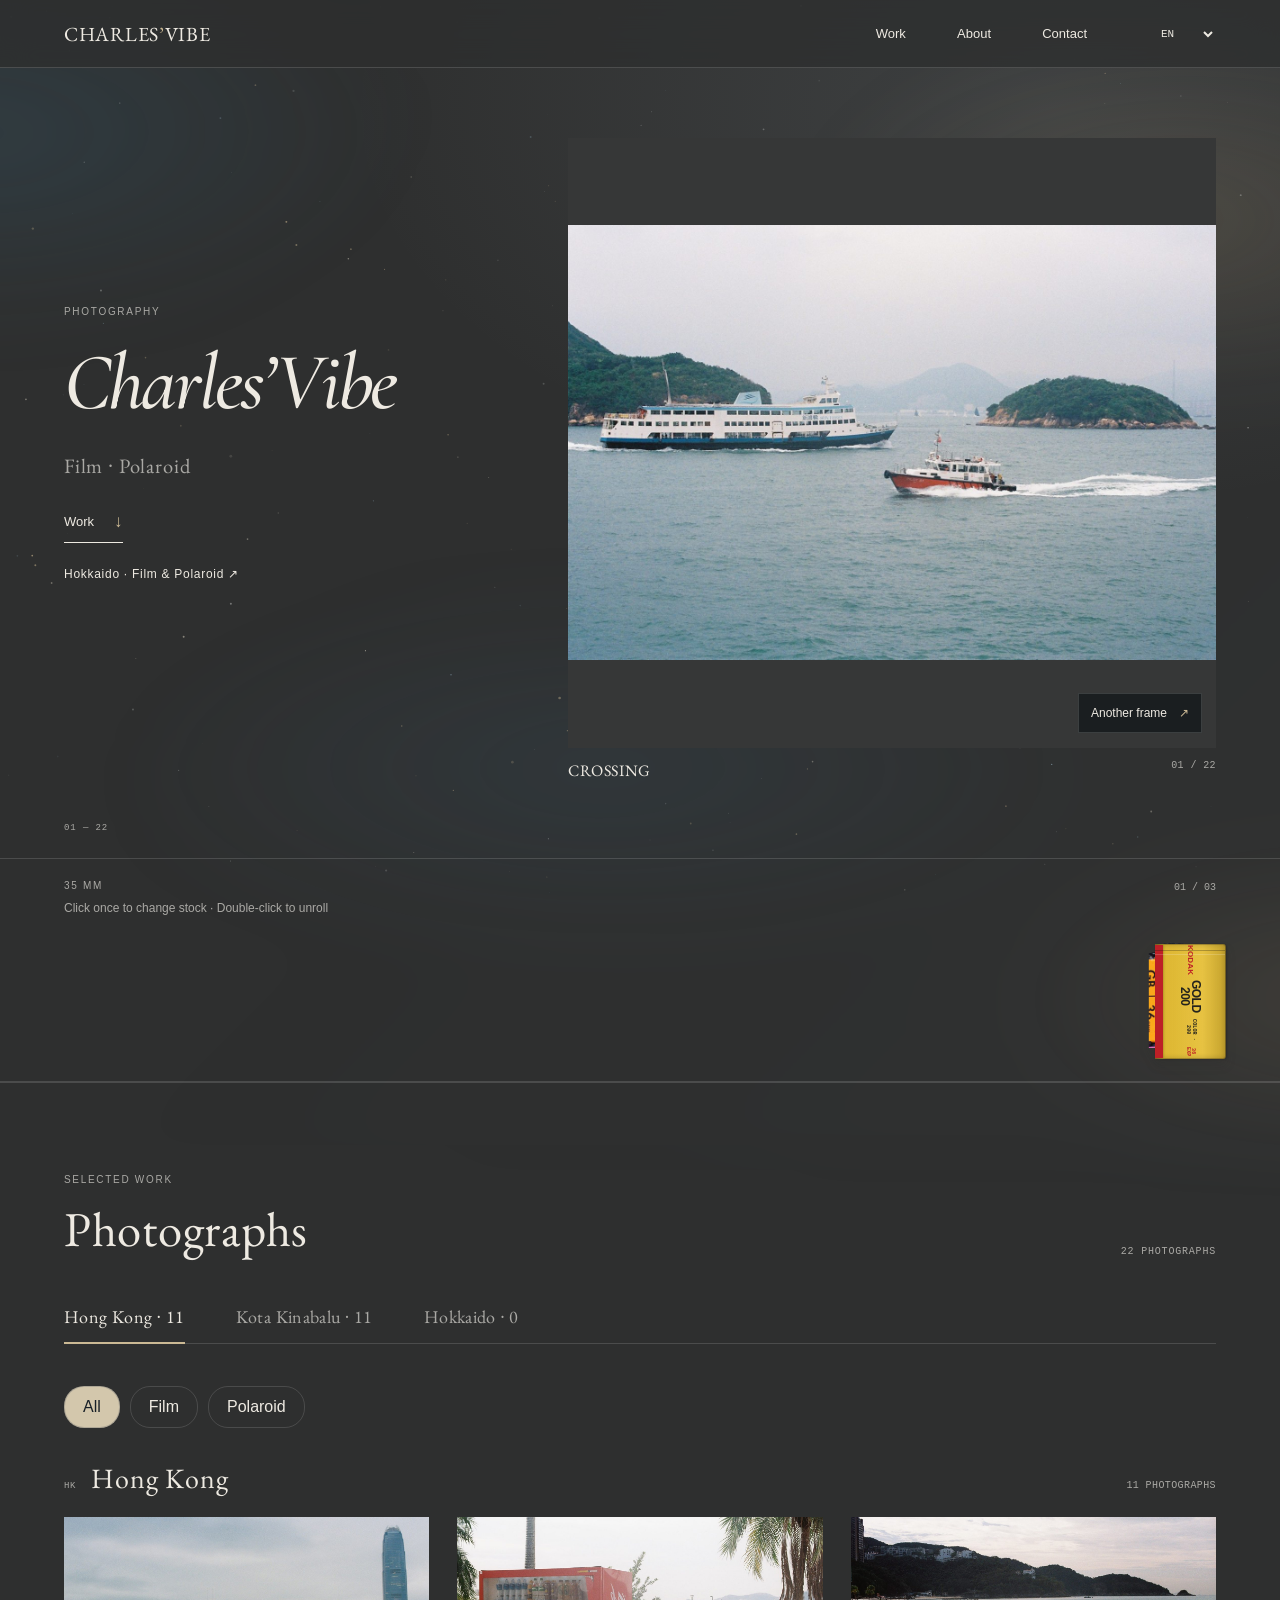
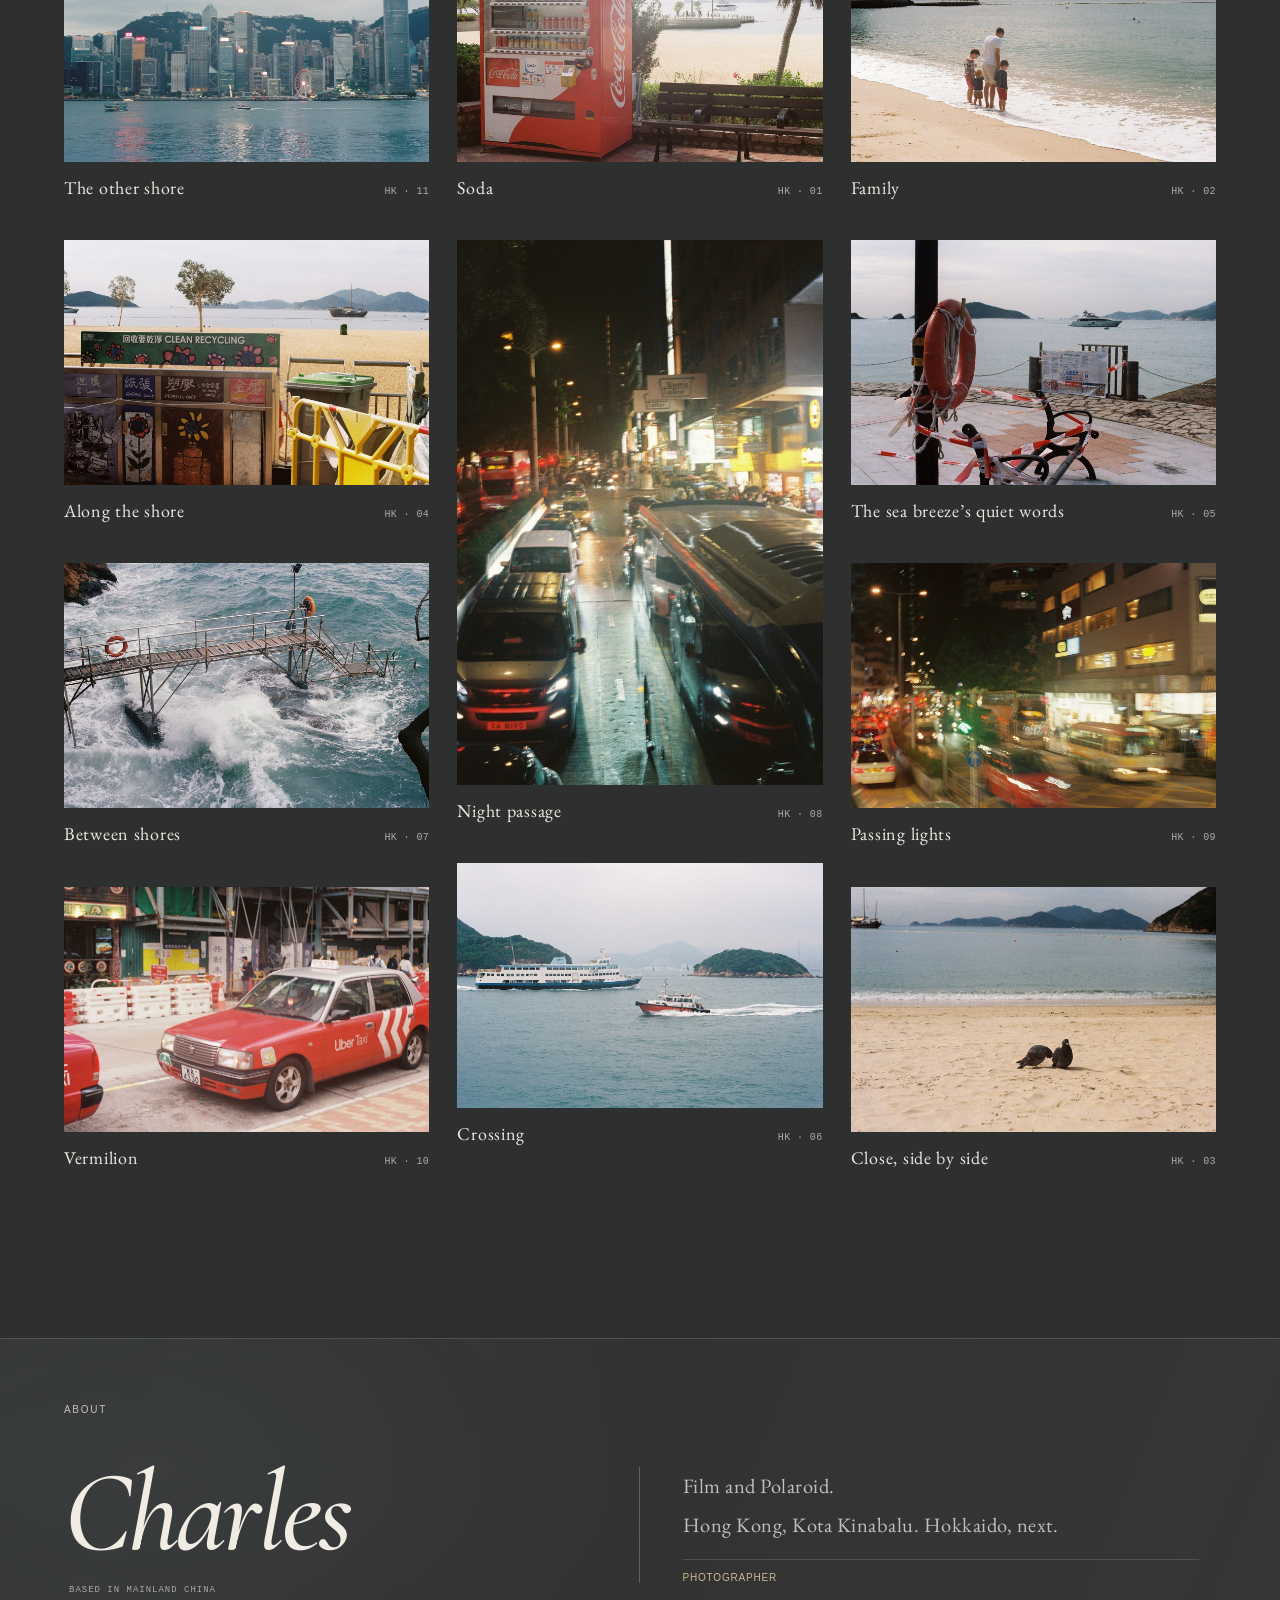
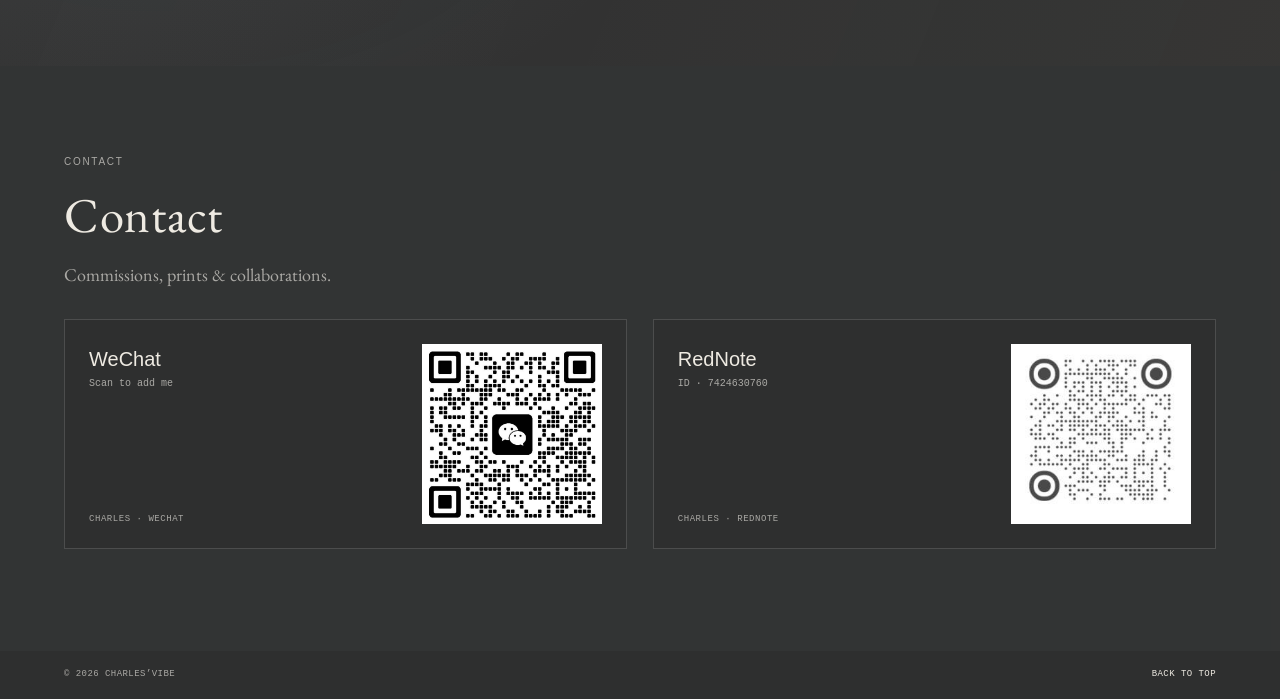
==== commit 80a317c7: "Restore scrolling portfolio, refine multilingual captions and self-host editorial typography" ====
--- a/index.html
+++ b/index.html
@@ -6,12 +6,9 @@
     <meta name="theme-color" content="#111416" />
     <meta name="description" content="Charles’Vibe — a personal archive of film photography and Polaroid." />
     <title>Charles'Vibe — Photography</title>
-    <link rel="preconnect" href="https://fonts.googleapis.com" />
-    <link rel="preconnect" href="https://fonts.gstatic.com" crossorigin />
-    <link href="https://fonts.googleapis.com/css2?family=Cormorant+Garamond:ital,wght@1,500;1,600&display=swap" rel="stylesheet" />
     <script>document.documentElement.classList.add('js');</script>
     <link rel="stylesheet" href="styles.css?v=20261116-studio2" />
-  <link rel="stylesheet" href="exhibit.css?v=art1" />
+  <link rel="stylesheet" href="typography.css?v=type1" />
   </head>
   <body>
     <canvas class="starfield" id="starfield" aria-hidden="true"></canvas>
@@ -31,9 +28,9 @@
     <main id="top">
       <section class="hero" aria-labelledby="hero-title">
         <div class="hero-copy">
-          <p class="eyebrow" data-label="heroEyebrow">Film photographs · Hong Kong / Sabah</p>
+          <p class="eyebrow" data-label="heroEyebrow">PHOTOGRAPHY</p>
           <h1 id="hero-title" data-label="heroTitle">Charles’Vibe</h1>
-          <p class="hero-note" data-label="heroNote">35mm. Places, as I remember them.</p>
+          <p class="hero-note" data-label="heroNote">Film · Polaroid</p>
           <a class="text-link" href="#work"><span data-label="viewWork">View photographs</span><span aria-hidden="true">↓</span></a>
         </div>
         <figure class="hero-frame">
@@ -94,11 +91,12 @@
 
       <section class="about-section section-pad" id="about">
         <p class="eyebrow" data-label="aboutEyebrow">About</p>
-        <div class="about-grid"><div class="about-identity"><h2>Charles</h2><p class="about-location" data-label="aboutLocation">Based in mainland China</p></div><div class="about-copy"><p data-label="aboutCopy">I collect moments along the way on film and Polaroid. Hong Kong streets and Kota Kinabalu sea air are chapters already made; Hokkaido and places beyond will add to this growing photographic archive.</p><p class="about-role" data-label="aboutTitle">Photographer</p></div></div>
+        <div class="about-grid"><div class="about-identity"><h2>Charles</h2><p class="about-location" data-label="aboutLocation">Based in mainland China</p></div><div class="about-copy"><p data-label="aboutCopy">Film and Polaroid.
+Hong Kong, Kota Kinabalu. Hokkaido, next.</p><p class="about-role" data-label="aboutTitle">Photographer</p></div></div>
       </section>
 
       <section class="contact-section section-pad" id="contact">
-        <div class="contact-heading"><p class="eyebrow" data-label="contactLabel">Contact / Collaboration</p><h2 data-label="contactTitle">Have a project<br />in mind?</h2><p data-label="contactIntro">For assignments, print inquiries, or a good idea — get in touch.</p></div>
+        <div class="contact-heading"><p class="eyebrow" data-label="contactLabel">Contact / Collaboration</p><h2 data-label="contactTitle">Contact</h2><p data-label="contactIntro">For assignments, print inquiries, or a good idea — get in touch.</p></div>
         <div class="contact-cards">
           <a class="contact-card" href="assets/contact/wechat-qr.png" target="_blank" rel="noreferrer" aria-label="Open WeChat QR code" data-label-aria="wechatAria">
             <span class="contact-card-head"><strong>WeChat</strong><span data-label="wechatHint">Scan to add me</span></span>
@@ -117,8 +115,7 @@
     <footer class="site-footer section-pad"><span>© 2026 Charles’Vibe</span><a href="#top" data-label="backTop">Back to top ↑</a></footer>
 
     <div class="lightbox" id="lightbox" aria-hidden="true"><button class="lightbox-close" type="button" aria-label="Close image viewer" data-label-aria="closeAria">×</button><button class="lightbox-prev" type="button" aria-label="Previous image" data-label-aria="previousAria">←</button><div class="lightbox-content"><img alt="" decoding="async" /><div class="lightbox-caption"><span class="lightbox-count"></span><span class="lightbox-title"></span></div></div><button class="lightbox-next" type="button" aria-label="Next image" data-label-aria="nextAria">→</button></div>
-    <script src="content.js?v=art1"></script>
-    <script src="app.js?v=art1"></script>
-  <script src="exhibit.js?v=art1"></script>
+    <script src="content.js?v=type1"></script>
+    <script src="app.js?v=type1"></script>
   </body>
 </html>
--- a/typography.css
+++ b/typography.css
@@ -0,0 +1,36 @@
+@font-face{font-family:CV Editorial;src:url("assets/fonts/editorial-latin.woff2") format("woff2");font-style:normal;font-weight:400;font-display:swap}
+@font-face{font-family:CV Signature;src:url("assets/fonts/signature.woff2") format("woff2");font-style:italic;font-weight:500;font-display:swap}
+@font-face{font-family:CV Song;src:url("assets/fonts/editorial-sc.woff2") format("woff2");font-style:normal;font-weight:400;font-display:swap}
+@font-face{font-family:CV Mincho;src:url("assets/fonts/editorial-jp.woff2") format("woff2");font-style:normal;font-weight:400;font-display:swap}
+@font-face{font-family:CV Batang;src:url("assets/fonts/editorial-kr.woff2") format("woff2");font-style:normal;font-weight:400;font-display:swap}
+:root{--reading:"CV Editorial","CV Song","Songti SC","SimSun",serif;--sans:"Helvetica Neue",Helvetica,Arial,"PingFang SC","Microsoft YaHei",sans-serif}
+:root:lang(ja){--reading:"CV Editorial","CV Mincho","Yu Mincho","Hiragino Mincho ProN",serif}
+:root:lang(ko){--reading:"CV Editorial","CV Batang","Batang",serif}
+body{font-family:var(--sans);font-synthesis:none}
+.brand{font-family:"CV Editorial",Georgia,serif;font-size:20px;font-weight:400;letter-spacing:.035em}
+.hero h1{font-family:"CV Signature","Cormorant Garamond",Georgia,serif;font-size:clamp(58px,6.3vw,94px);font-style:italic;font-weight:500;letter-spacing:-.035em;line-height:1.08}
+.hero-note{font:400 clamp(17px,1.6vw,22px)/1.6 var(--reading);letter-spacing:.04em;margin-bottom:26px}
+.hero-image{grid-template-rows:minmax(0,1fr);grid-template-columns:minmax(0,1fr)}
+.hero-image img{min-width:0;min-height:0;max-height:100%}
+.eyebrow{font-family:var(--sans);font-size:10px;font-weight:400;letter-spacing:.17em}
+.work-heading h2,.contact-heading h2{font-family:var(--reading);font-weight:400;font-size:clamp(32px,3.8vw,52px);letter-spacing:.015em;line-height:1.3}
+.collection-tab{font-family:var(--reading);font-size:18px;letter-spacing:.02em;font-weight:400}
+.collection-heading h3{font-family:var(--reading);font-size:28px;font-weight:400;letter-spacing:.03em}
+.collection-introduction{font-family:var(--reading);font-size:17px}
+.gallery-card strong{font-family:var(--reading);font-size:18px;font-weight:400;line-height:1.55;letter-spacing:.04em}
+.gallery-card .card-caption{padding-top:12px;gap:12px;align-items:baseline}
+.gallery-card small,.hero-caption-count,.collection-heading>span:last-child{font-size:10px;letter-spacing:.04em;font-variant-numeric:tabular-nums}
+.hero-caption-title{font-family:var(--reading);font-size:16px;letter-spacing:.04em}
+.about-grid h2{font-family:"CV Signature",Georgia,serif;font-weight:500;font-size:clamp(76px,9vw,118px);letter-spacing:-.035em;text-shadow:none;line-height:1}
+.about-copy{font-family:var(--reading);font-size:clamp(18px,1.6vw,23px);line-height:1.9;letter-spacing:.025em}
+.about-copy>[data-label=aboutCopy]{white-space:pre-line}
+.about-copy .about-role,.about-location{font-family:var(--sans);letter-spacing:.08em}
+.contact-heading>p:last-child{font-family:var(--reading);font-size:18px;line-height:1.7}
+.lightbox-title{font-family:var(--reading);font-size:19px;line-height:1.5}
+.lightbox-count{font:11px var(--sans)}
+.project-link{font-size:12px;letter-spacing:.06em}
+.project-page h1{font-family:var(--reading);font-weight:400;font-size:clamp(60px,9vw,116px);letter-spacing:.035em;line-height:1.3}
+.project-page #description,.project-page #empty,.project-page figcaption{font-family:var(--reading);font-size:19px;line-height:1.8}
+.project-page .photo span{font-family:var(--reading);font-size:17px;letter-spacing:.035em}
+.project-page header a:first-child{font-family:"CV Signature",Georgia,serif;font-style:italic;font-weight:500}
+@media(max-width:560px){.hero h1{font-size:clamp(48px,13vw,68px)}.collection-tab{font-size:16px}.gallery-card strong{font-size:16px}.gallery-card small{font-size:9px}.lightbox-title{font-size:16px}.about-copy{font-size:18px}.contact-heading h2{font-size:34px}}
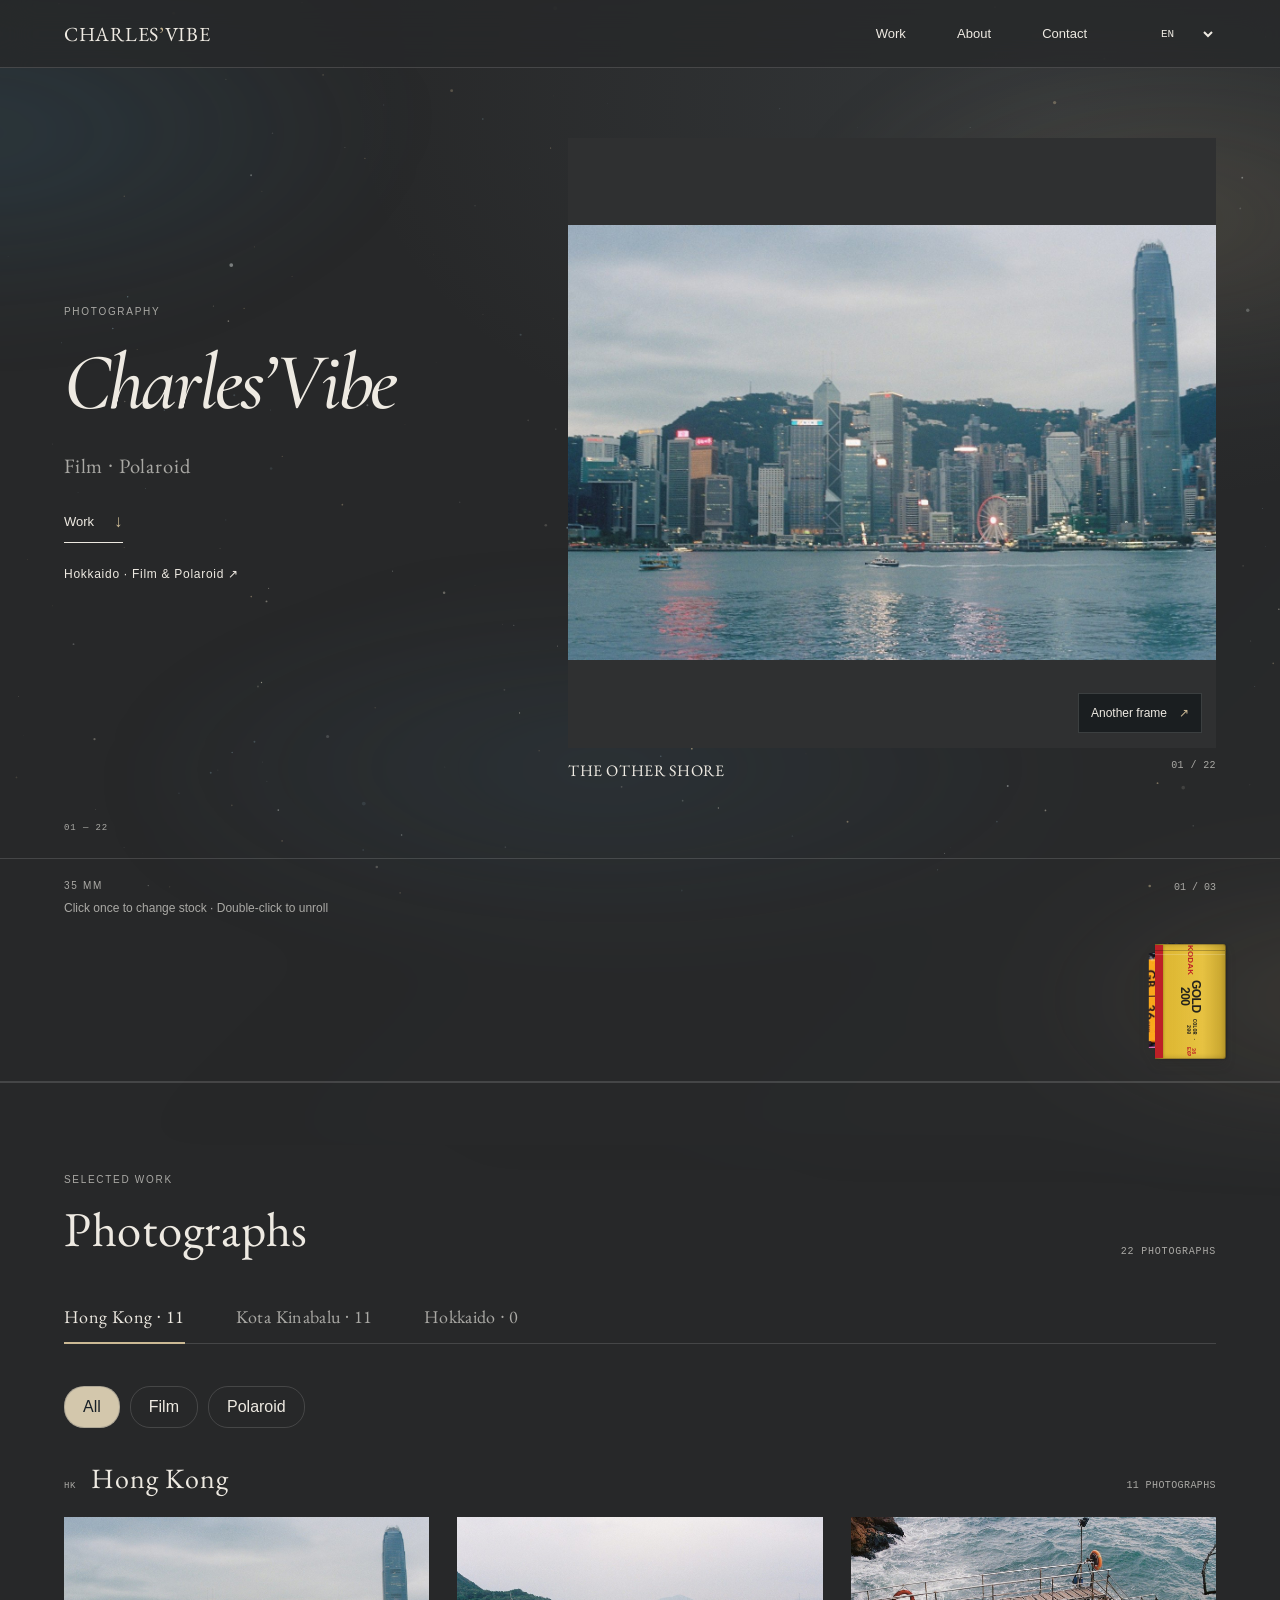
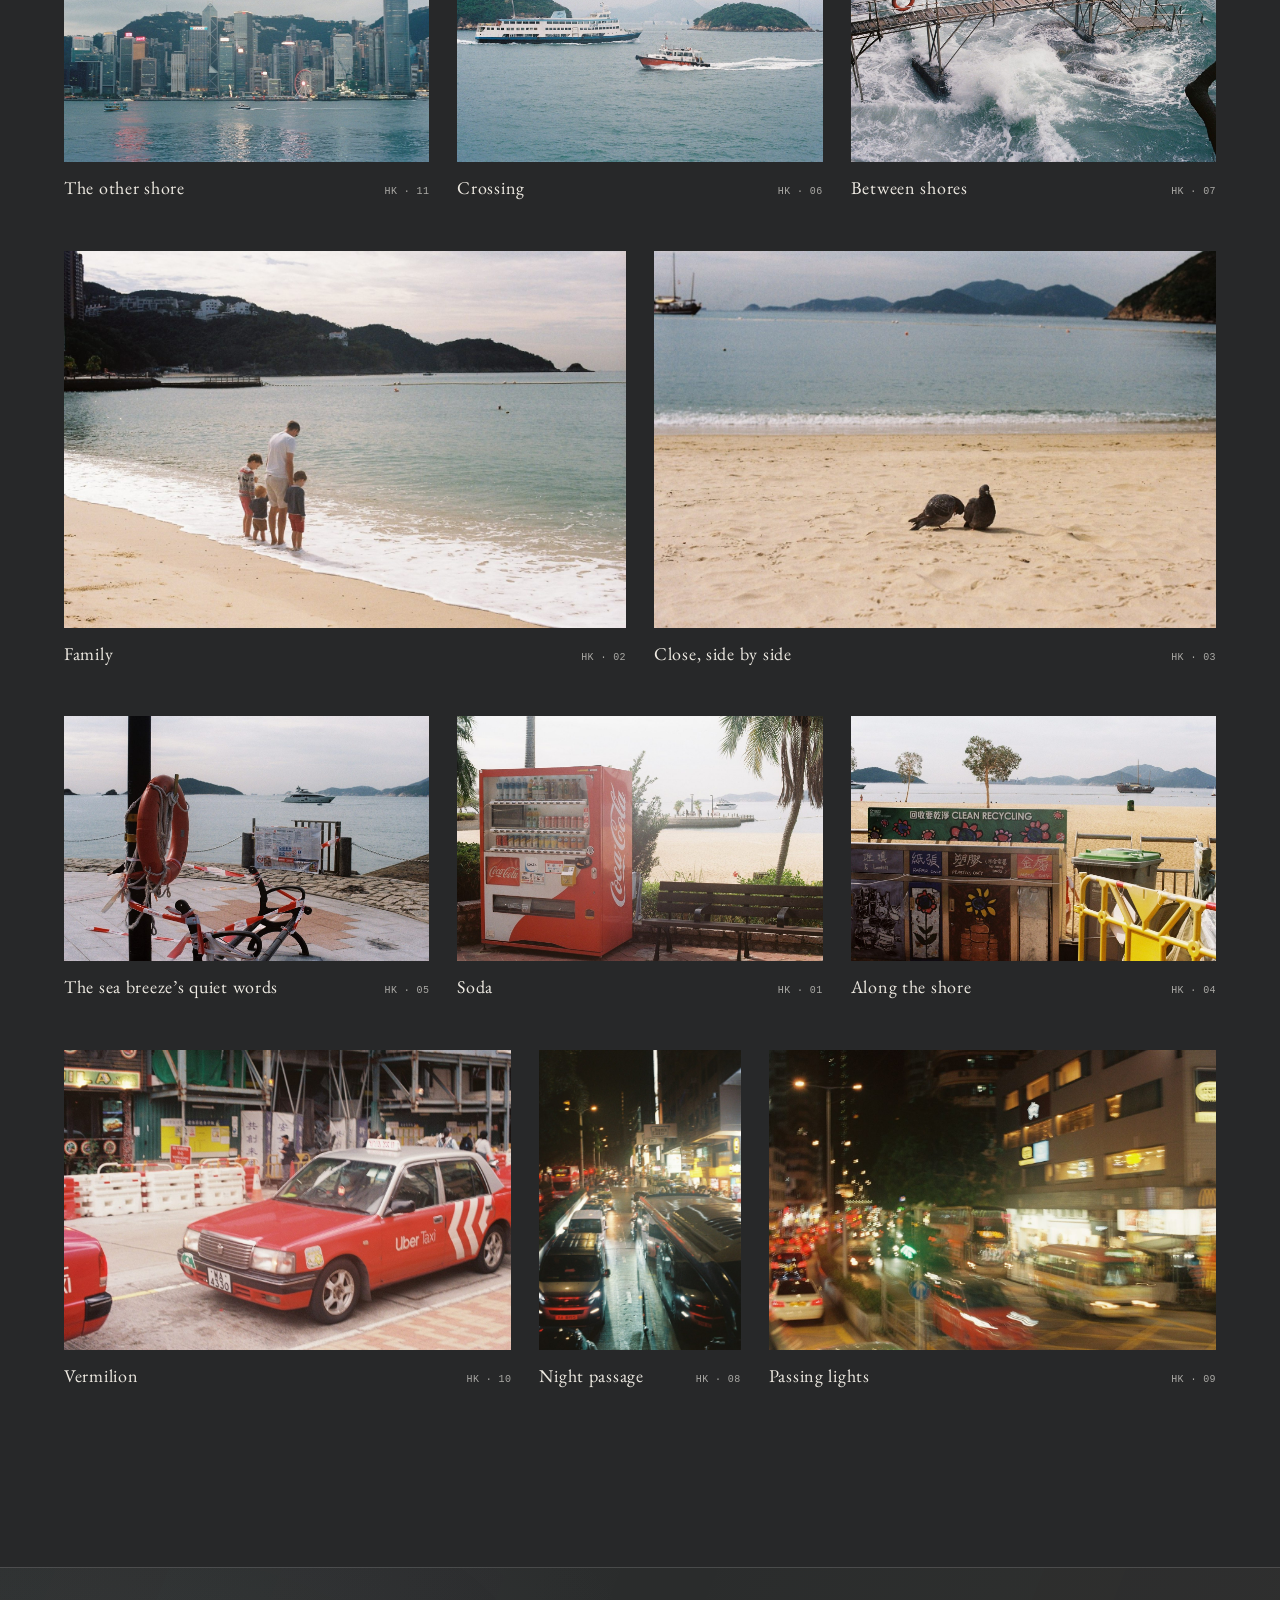
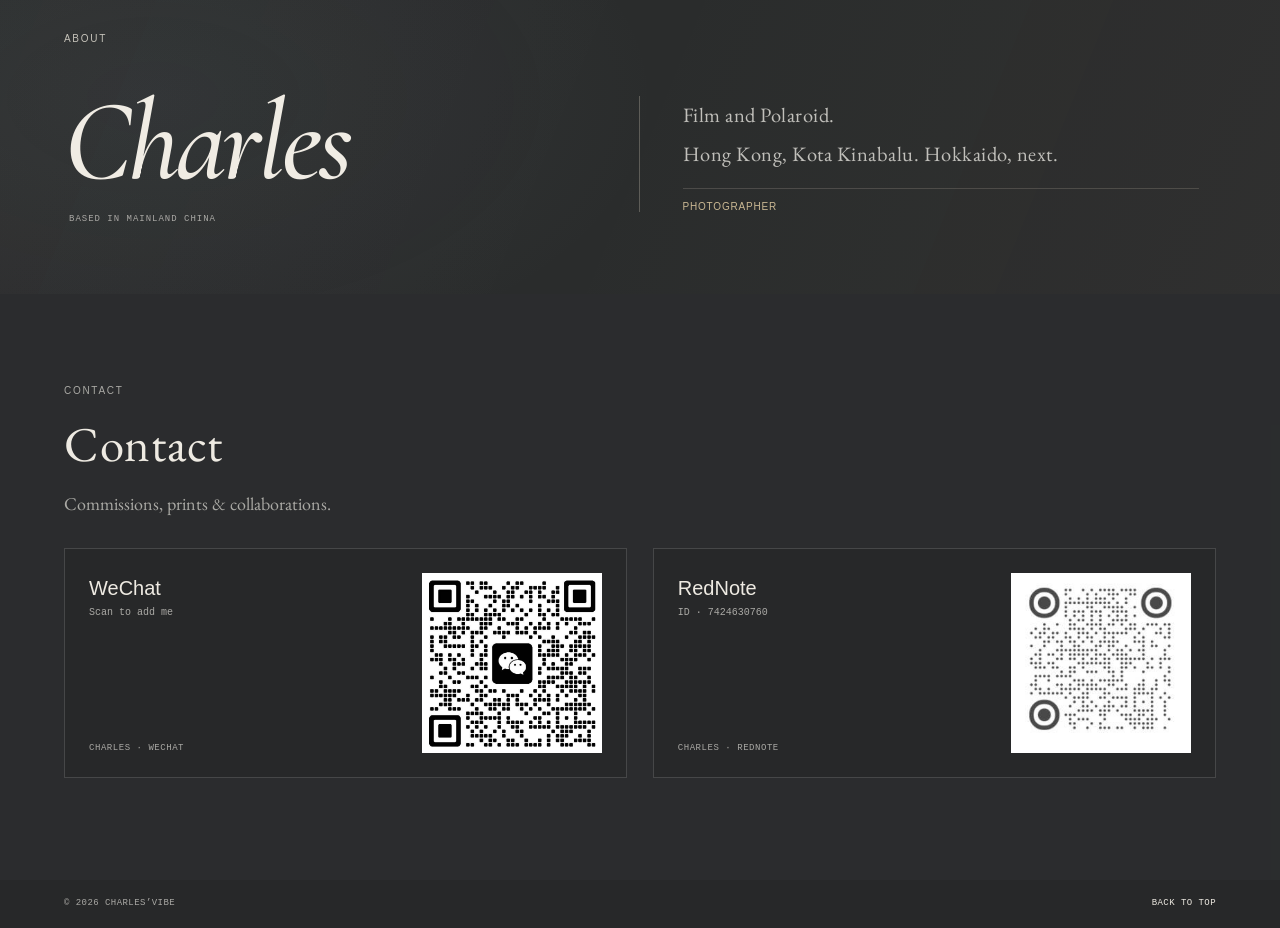
==== commit 59c1a242: "Curate Hong Kong and Kota Kinabalu by color with aligned uncropped photographic rows" ====
--- a/index.html
+++ b/index.html
@@ -9,6 +9,7 @@
     <script>document.documentElement.classList.add('js');</script>
     <link rel="stylesheet" href="styles.css?v=20261116-studio2" />
   <link rel="stylesheet" href="typography.css?v=type1" />
+  <link rel="stylesheet" href="curated-gallery.css?v=layout1" />
   </head>
   <body>
     <canvas class="starfield" id="starfield" aria-hidden="true"></canvas>
@@ -115,7 +116,7 @@
     <footer class="site-footer section-pad"><span>© 2026 Charles’Vibe</span><a href="#top" data-label="backTop">Back to top ↑</a></footer>
 
     <div class="lightbox" id="lightbox" aria-hidden="true"><button class="lightbox-close" type="button" aria-label="Close image viewer" data-label-aria="closeAria">×</button><button class="lightbox-prev" type="button" aria-label="Previous image" data-label-aria="previousAria">←</button><div class="lightbox-content"><img alt="" decoding="async" /><div class="lightbox-caption"><span class="lightbox-count"></span><span class="lightbox-title"></span></div></div><button class="lightbox-next" type="button" aria-label="Next image" data-label-aria="nextAria">→</button></div>
-    <script src="content.js?v=type1"></script>
-    <script src="app.js?v=type1"></script>
+    <script src="content.js?v=layout1"></script>
+    <script src="app.js?v=layout1"></script>
   </body>
 </html>
--- a/curated-gallery.css
+++ b/curated-gallery.css
@@ -0,0 +1,15 @@
+/* Ordered photographic rows: preserve full frames, align the image edges. */
+.gallery-grid.curated-gallery{display:block;columns:auto;--row-gap:clamp(16px,2.2vw,28px);--row-height:440px}
+.curated-row{display:flex;align-items:flex-start;gap:var(--row-gap);width:min(100%,calc(var(--row-ratio) * var(--row-height) + var(--row-gaps) * var(--row-gap)));margin:0 auto clamp(30px,3.8vw,50px)}
+.curated-gallery .gallery-card{display:block;flex:var(--frame-ratio,1.5) 1 0;width:0;min-width:0;margin:0;animation:none}
+.curated-gallery .card-image{width:100%;aspect-ratio:var(--frame-ratio,1.5);display:block;background:transparent}
+.curated-gallery .gallery-card img{display:block;width:100%;height:100%;object-fit:contain;max-width:100%;transform:none!important;filter:none!important}
+.curated-gallery .card-image::after{display:none}
+.curated-gallery .gallery-card:hover img{opacity:.94}
+.curated-gallery .gallery-card .card-caption{align-items:baseline;padding-top:12px;min-height:40px;transform:none}
+.curated-gallery .card-caption strong{min-width:0;overflow-wrap:anywhere}
+.curated-gallery .card-caption small{white-space:nowrap}
+.curated-gallery .gallery-card:focus-visible{outline:1px solid var(--accent);outline-offset:6px}
+.curated-gallery .gallery-card.is-polaroid{box-sizing:border-box}
+@media(max-width:760px){.curated-gallery .card-caption{display:block!important}.curated-gallery .card-caption small{display:block;padding-top:5px}.curated-gallery .card-caption strong{font-size:16px}}
+@media(max-width:560px){.gallery-grid.curated-gallery{--row-gap:24px}.curated-row{display:grid;grid-template-columns:minmax(0,1fr);width:100%;gap:24px;margin-bottom:24px}.curated-gallery .gallery-card{width:100%}.curated-gallery .card-image{aspect-ratio:auto;display:flex;justify-content:center;align-items:center}.curated-gallery .gallery-card img{width:100%;height:auto;max-height:62svh;object-fit:contain}.curated-gallery .gallery-card .card-caption{display:flex!important;min-height:0;padding-top:10px}.curated-gallery .card-caption small{padding-top:0}.curated-gallery .card-caption strong{font-size:17px}}
